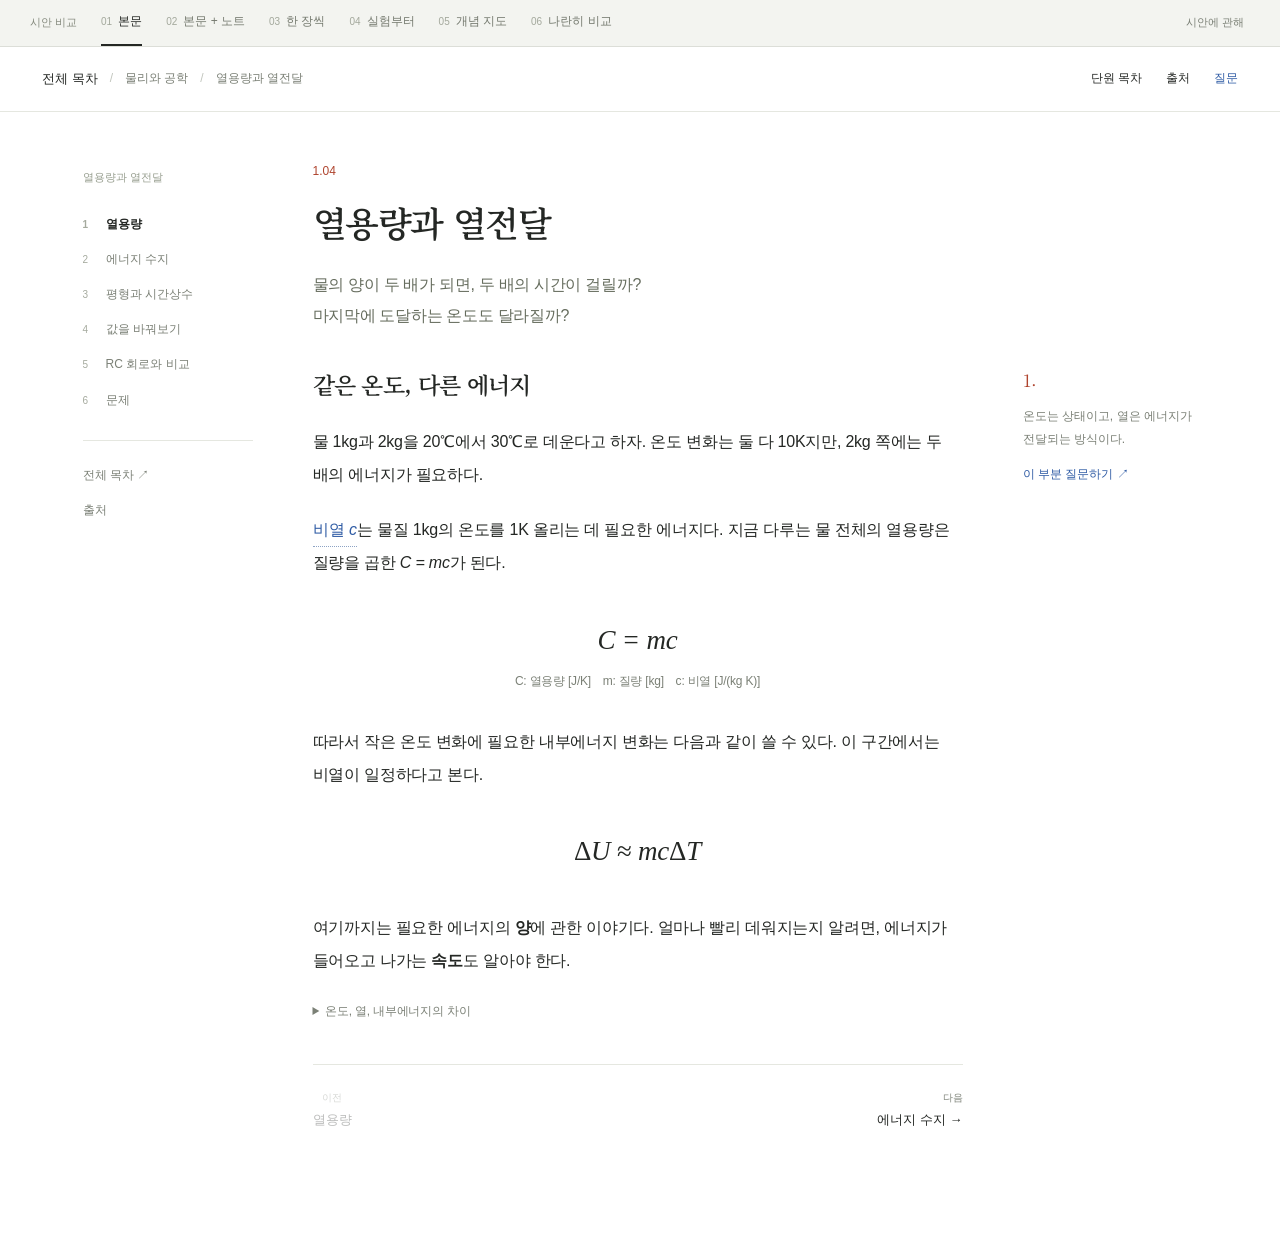
==== index.html @ c63e3e4d "Publish standalone study interface prototypes" ====
<!doctype html><html lang="ko"><head><meta charset="utf-8"><meta name="viewport" content="width=device-width,initial-scale=1"><title>열용량과 열전달 | 학습 화면 시안</title><link rel="stylesheet" href="study.css"><script src="curriculum.js" defer></script><script src="study.js" defer></script></head><body><div id="app"></div><dialog id="dialog"></dialog><div id="notice" role="status" hidden></div></body></html>
---- study.css ----
@import url('https://fonts.googleapis.com/css2?family=Noto+Serif+KR:wght@400;500;600&display=swap');
:root{--ink:#242724;--sub:#7b8076;--line:#e5e7e0;--red:#af442e;--blue:#305ca5;--serif:'Noto Serif KR',Georgia,serif;--sans:-apple-system,BlinkMacSystemFont,'Apple SD Gothic Neo',sans-serif}*{box-sizing:border-box}body{margin:0;background:#fff;color:var(--ink);font:15px/1.6 var(--sans);-webkit-font-smoothing:antialiased}button,input,textarea{font:inherit;color:inherit}button{background:none;border:0;cursor:pointer}button:disabled{opacity:.3;cursor:default}a{color:inherit;text-underline-offset:4px}button,a,input,textarea{outline-offset:5px}button:focus-visible,a:focus-visible,input:focus-visible,textarea:focus-visible{outline:2px solid var(--blue)}h1,h2,h3,p{margin-top:0}p{word-break:keep-all;overflow-wrap:anywhere}h1,h2,h3{word-break:keep-all}svg{display:block;max-width:100%}input,textarea{max-width:100%;min-width:0}textarea{resize:vertical}sub,sup{font-size:.65em;line-height:0}sub{vertical-align:-.25em}sup{vertical-align:.6em}[hidden]{display:none!important}.small{font-size:12px;color:var(--sub);line-height:1.8}.button{display:inline-flex;align-items:center;justify-content:center;gap:10px;font-size:13px;padding:10px 15px;border:1px solid #d7dad4;border-radius:3px;background:white;line-height:1.5}.button:hover{background:#f0f1ed;border-color:#a7aaa5}.button.solid{background:var(--ink);color:white;border-color:var(--ink)}.link-button{padding:0;border-bottom:1px solid #bfc3ba;font-size:13px;line-height:1.8}.quiet{font-size:12px;color:var(--sub);padding:5px 0}.quiet:hover,.link-button:hover{color:var(--red)}
.prototype-bar{min-height:46px;display:flex;align-items:center;gap:24px;padding:0 30px;border-bottom:1px solid #dcded8;background:#f3f4f0;position:relative;z-index:30;font-size:12px}.prototype-bar .label{color:#858a7e;white-space:nowrap;font-size:11px}.prototype-bar nav{display:flex;gap:24px;height:46px;align-items:stretch;overflow:auto}.prototype-bar nav button{padding:0;white-space:nowrap;border-bottom:2px solid transparent;color:#74796e;font-size:12px}.prototype-bar nav button b{font-weight:400;margin-right:6px;font-size:10px;color:#a3a89c}.prototype-bar nav button.active{color:var(--ink);border-bottom-color:var(--ink)}.prototype-bar .about{margin-left:auto;white-space:nowrap;color:var(--sub);font-size:11px}.course-bar{height:65px;padding:0 42px;display:flex;align-items:center;justify-content:space-between;border-bottom:1px solid var(--line);gap:24px;background:#fff}.breadcrumbs{display:flex;align-items:center;gap:12px;font-size:12px;color:var(--sub)}.breadcrumbs button{padding:0;color:var(--ink);font-size:13px}.course-bar .actions{display:flex;align-items:center;gap:24px}.course-bar .actions button{font-size:12px;padding:0}.slash{color:#c1c5bd}.course-bar .ask-button{color:var(--blue)}
.reading-layout{max-width:1420px;margin:auto;display:grid;grid-template-columns:170px minmax(0,650px) 175px;gap:60px;padding:50px 44px 100px;justify-content:center}.local-toc{position:sticky;top:32px;align-self:start;font-size:12px;padding-top:7px}.toc-label{display:block;font-size:11px;color:#979e8f;margin-bottom:20px}.local-toc button{display:block;padding:8px 0;color:var(--sub);width:100%;text-align:left;line-height:1.6}.local-toc button.active{color:var(--ink);font-weight:600}.local-toc button span{display:inline-block;width:23px;font-size:10px;color:#a5aa9e}.toc-divider{border-top:1px solid var(--line);margin-top:22px;padding-top:17px}.chapter-no{font-size:12px;color:var(--red);margin-bottom:15px;font-variant-numeric:tabular-nums}.lesson-title{font:600 35px/1.5 var(--serif);letter-spacing:-1.4px;margin-bottom:20px}.lede{font-size:16px;line-height:1.95;margin-bottom:32px;color:#666d5e;letter-spacing:-.3px}.prose{font-size:16px;line-height:2.05;letter-spacing:-.22px;min-width:0}.prose p{margin-bottom:22px}.prose h2{font:600 23px/1.65 var(--serif);letter-spacing:-.7px;margin:35px 0 22px}.prose h3{font-size:16px;margin:28px 0 14px}.prose strong{font-weight:650}.term{color:var(--blue);border-bottom:1px dotted #8da3c4;padding:0;font:inherit;cursor:pointer}.equation{font-family:Georgia,'Times New Roman',serif;font-size:27px;line-height:1.8;text-align:center;margin:26px 0;padding:10px 0;overflow-wrap:anywhere}.equation i{font-style:italic}.equation small{font:12px var(--sans);color:var(--sub);display:block;margin-top:8px}.frac{display:inline-flex;flex-direction:column;text-align:center;vertical-align:middle;font-size:.85em;line-height:1.2;margin:0 .12em}.frac>span:first-child{border-bottom:1px solid;padding-bottom:3px}.frac>span:last-child{padding-top:3px}.aside-note{position:sticky;top:32px;align-self:start;margin-top:205px;font-size:12px;color:var(--sub);line-height:1.9}.note-number{font:17px var(--serif);color:var(--red);display:block;margin-bottom:13px}.aside-note p{margin-bottom:12px}.aside-note button{font-size:12px;padding:0;color:var(--blue)}.chapter-nav{display:flex;justify-content:space-between;gap:20px;margin-top:42px;padding-top:22px;border-top:1px solid var(--line)}.chapter-nav button{font-size:13px;padding:3px 0}.chapter-nav button:last-child{text-align:right}.chapter-nav button small{display:block;font-size:10px;color:var(--sub);margin-bottom:4px}.assumptions{font-size:12px;color:var(--sub);line-height:1.8;border-top:1px solid var(--line);padding-top:16px;margin-top:28px}.prose details{margin:20px 0;font-size:14px;line-height:1.9}.prose summary{font-size:12px;color:var(--sub);cursor:pointer}.prose details p{margin:14px 0}.system-drawing{margin:30px 0 25px}.system-drawing svg{width:100%;height:auto}.caption{font-size:11px;color:var(--sub);line-height:1.7;margin-top:12px}.note-field{display:block;width:100%;border:0;border-bottom:1px solid #bfc4b7;background:transparent;padding:12px 0;line-height:1.8;font-size:14px;resize:vertical;border-radius:0}.note-field::placeholder{color:#a2a99a}.question-rule{margin:30px 0;padding:20px 0;border-top:1px solid var(--line);border-bottom:1px solid var(--line);font-size:15px;line-height:1.85}.question-rule p{margin:0 0 10px}.check-line{display:flex;gap:12px;align-items:center;flex-wrap:wrap;margin:24px 0}.check-line input{width:110px;border:0;border-bottom:1px solid #888f83;padding:9px 4px;background:transparent;font-size:21px;font-family:Georgia,serif}.feedback{font-size:13px;color:var(--blue);line-height:1.9;margin-top:20px;white-space:pre-line}.hint-line{display:flex;gap:22px;margin-top:12px}.hint-line button{font-size:12px;color:var(--sub);padding:0;text-decoration:underline;text-underline-offset:4px}.derive{display:flex;flex-direction:column;gap:13px;margin:28px 0}.derive div{display:grid;grid-template-columns:1fr 140px;align-items:center;gap:18px}.derive .eq{font:23px/1.8 Georgia,serif}.derive small{font-size:11px;color:var(--sub)}
/* Text and a working surface. */
.split-layout{display:grid;grid-template-columns:48% 52%;min-height:calc(100vh - 111px)}.split-reading{padding:44px 52px 70px;min-width:0}.split-reading .lesson-title{font:550 28px/1.5 var(--sans);margin-bottom:18px}.split-reading .lede{font-size:15px;line-height:1.9;margin-bottom:28px}.split-reading .prose{font-size:15px;line-height:1.95}.split-reading .prose h2{font:600 20px/1.6 var(--sans);margin-top:32px}.split-reading .equation{font-size:25px}.split-tabs{display:flex;flex-wrap:wrap;gap:20px;border-bottom:1px solid var(--line);margin-bottom:25px}.split-tabs button{font-size:12px;padding:0 0 9px;color:var(--sub);border-bottom:1px solid transparent}.split-tabs button.active{border-color:var(--ink);color:var(--ink)}.working-surface{min-width:0;border-left:1px solid #dce0d7;background:#f4f6f0;padding:34px 40px 60px}.working-inner{position:sticky;top:28px}.work-heading{display:flex;justify-content:space-between;align-items:center;margin-bottom:28px}.work-heading h2{font-size:13px;font-weight:500;margin:0}.work-heading span{font-size:11px;color:var(--sub)}.working-surface .lab-controls{grid-template-columns:repeat(3,1fr);gap:22px;margin:20px 0 32px}.scratch{margin-top:28px}.scratch textarea{background:repeating-linear-gradient(transparent 0,transparent 31px,#dce1d4 32px);border:0;width:100%;font-size:14px;line-height:32px;padding:0;min-height:160px}.scratch label{font-size:12px;display:block;margin-bottom:16px;color:var(--sub)}
/* One step at a time. */
.focus-layout{max-width:780px;margin:auto;padding:48px 50px 100px}.focus-meta{display:flex;justify-content:space-between;font-size:11px;color:var(--sub);margin-bottom:35px}.focus-meta button{font-size:11px;color:var(--sub);padding:0}.focus-layout .lesson-title{font:500 34px/1.55 var(--sans);letter-spacing:-1.3px}.focus-layout .prose h2{font:550 23px/1.7 var(--sans)}.focus-layout .system-drawing{display:none}.focus-track{display:flex;gap:8px;margin-top:40px}.focus-track button{flex:1;height:3px;background:#dfe3d9;padding:0}.focus-track button.active{background:var(--ink)}.focus-layout .chapter-nav{margin-top:25px;padding-top:0;border:0}
/* Experiment first. */
.lab-layout{max-width:1380px;padding:42px 56px 80px;margin:auto}.lab-title-row{display:flex;justify-content:space-between;gap:30px;margin-bottom:35px}.lab-title-row h1{font:550 28px/1.5 var(--sans);letter-spacing:-1px;margin:0 0 12px}.lab-title-row p{font-size:14px;color:var(--sub);margin:0}.lab-title-row button{white-space:nowrap;align-self:start}.experiment-layout{display:grid;grid-template-columns:minmax(0,1fr) 255px;gap:50px}.plot-label{display:flex;gap:25px;font-size:11px;color:var(--sub);margin-bottom:16px}.plot-label span:before{content:'';display:inline-block;width:15px;border-top:2px solid #aeb6c0;vertical-align:middle;margin-right:8px}.plot-label span:last-child:before{border-color:var(--red)}.lab-plot{min-width:0}.lab-plot svg{width:100%;height:auto}.lab-controls{display:grid;gap:28px;align-content:start}.control-label{display:flex;justify-content:space-between;gap:12px;font-size:12px;margin-bottom:14px}.control-label output{font-variant-numeric:tabular-nums}input[type=range]{accent-color:var(--ink);width:100%;margin:0;height:16px}.lab-controls .reset{font-size:11px;color:var(--sub);text-align:left;padding:0}.metrics{display:flex;gap:34px;padding:22px 0;margin-top:10px;border-top:1px solid var(--line)}.metrics span{font-size:11px;color:var(--sub);display:block;margin-bottom:9px}.metrics strong{font:26px Georgia,serif;font-weight:400}.metrics strong small{font:12px var(--sans);color:var(--sub);margin-left:6px}.lab-explanation{margin-top:28px;padding-top:24px;border-top:1px solid var(--line);display:grid;grid-template-columns:1fr 1fr;gap:70px}.lab-explanation h2{font-size:16px;font-weight:550;margin-bottom:14px}.lab-explanation p{font-size:14px;line-height:1.95;color:#636b5a}.lab-explanation .equation{text-align:left;margin:13px 0;font-size:23px}.experiment-prediction{margin-top:20px}.experiment-prediction label{font-size:12px;color:var(--sub);display:block}.experiment-prediction .note-field{font-size:13px}.lab-more{max-width:680px;margin:50px auto 0}.lab-instructions{font-size:12px;color:var(--sub);margin-top:24px;line-height:1.8}
/* A relationship canvas and detail sheet. */
.map-layout{display:grid;grid-template-columns:minmax(0,1fr) 430px;min-height:calc(100vh - 111px)}.map-canvas{background-color:#f5f5f2;background-image:radial-gradient(#d5d9d0 .7px,transparent .7px);background-size:18px 18px;min-width:0;padding:35px 30px 40px}.map-canvas h1{font:500 24px/1.5 var(--sans);letter-spacing:-.7px;margin:0}.map-canvas .map-subtitle{font-size:12px;color:var(--sub);margin-top:8px}.diagram{position:relative;max-width:700px;margin:35px auto 0}.diagram svg{width:100%}.map-hit{position:absolute;border:1px solid #c7ccc2;background:#fafbf7;border-radius:4px;padding:14px 10px;text-align:center;font-size:12px;box-shadow:0 2px 4px #25312c06}.map-hit strong{font-size:13px;font-weight:550;display:block;margin-bottom:4px}.map-hit small{display:block;font-size:10px;color:var(--sub)}.map-hit.active{border-color:var(--red);color:var(--red)}.map-hit.root{left:25%;top:2%;width:50%}.map-hit.storage{left:2%;top:29%;width:40%}.map-hit.loss{left:58%;top:29%;width:40%}.map-hit.balance{left:23%;top:54%;width:54%}.map-hit.equilibrium{left:2%;top:80%;width:40%}.map-hit.transfer{left:58%;top:80%;width:40%}.map-footer{margin-top:64px;display:flex;justify-content:space-between;gap:25px;font-size:11px;color:var(--sub)}.map-sheet{background:white;border-left:1px solid var(--line);padding:35px 34px 60px;min-width:0}.map-sheet h2{font:550 24px/1.6 var(--sans);letter-spacing:-.7px;margin-top:0}.map-sheet .prose{font-size:14px;line-height:1.95}.map-sheet .equation{font-size:23px}.map-sheet .system-drawing{display:none}.map-sheet .chapter-nav button{font-size:12px}.map-sheet .metrics{gap:20px}.map-sheet .metrics strong{font-size:22px}
/* Two cases, connected explicitly. */
.compare-layout{max-width:1200px;margin:auto;padding:42px 48px 80px}.compare-intro{max-width:750px;margin-bottom:35px}.compare-intro h1{font:600 32px/1.6 var(--serif);letter-spacing:-1px;margin-bottom:14px}.compare-intro p{font-size:15px;line-height:1.9;color:var(--sub)}.compare-columns{display:grid;grid-template-columns:1fr 1fr;border-top:1px solid #b6bdb1;border-bottom:1px solid #b6bdb1}.compare-case{padding:28px 42px 32px 0;min-width:0}.compare-case+.compare-case{border-left:1px solid var(--line);padding-left:42px;padding-right:0}.case-heading{display:flex;align-items:center;gap:12px;margin-bottom:22px}.case-number{font:14px Georgia,serif;color:var(--sub)}.case-heading h2{font-size:18px;font-weight:550;margin:0}.case-figure{height:135px;display:flex;align-items:center;margin-bottom:20px}.case-figure svg{width:100%;max-height:135px}.compare-case p{font-size:14px;line-height:1.9;color:#676d62;margin-bottom:25px}.compare-case .equation{font-size:25px;text-align:left;margin:20px 0}.match-row{display:flex;align-items:center;gap:12px;padding:10px 0;border-top:1px solid var(--line);font-size:13px;line-height:1.7;width:100%;text-align:left}.match-row span:first-child{width:80px;color:var(--sub);font-size:11px;flex-shrink:0}.match-row.lit{background:#f4e9e3;color:var(--red)}.compare-bottom{display:grid;grid-template-columns:1.2fr 1fr;gap:80px;margin-top:32px}.compare-bottom h3{font-size:15px;font-weight:550;margin-bottom:15px}.compare-bottom p{font-size:14px;line-height:1.9}.compare-tabs{display:flex;gap:24px;margin-top:30px;flex-wrap:wrap}.compare-tabs button{font-size:12px;border-bottom:1px solid #c7cdc0;padding:0 0 3px}.compare-more{max-width:680px;margin:45px auto 0}
.outline-page{max-width:1190px;margin:auto;padding:42px 48px 80px}.outline-title{display:flex;justify-content:space-between;align-items:baseline;gap:20px;margin-bottom:28px}.outline-title h1{font:550 28px/1.5 var(--sans);letter-spacing:-1px;margin:0}.outline-title span{font-size:11px;color:var(--sub)}.outline-intro{max-width:750px;font-size:14px;line-height:1.95;color:var(--sub);margin-bottom:35px}.outline-grid{display:grid;grid-template-columns:190px 1fr;gap:55px}.area-nav{border-right:1px solid var(--line);padding-right:25px}.area-nav button{display:block;text-align:left;font-size:13px;line-height:1.8;margin-bottom:20px;padding:0;color:var(--sub)}.area-nav button.active{color:var(--ink);font-weight:600}.area-nav button span{font-size:10px;margin-right:10px;color:#9da495}.outline-detail h2{font-size:22px;font-weight:550;margin-bottom:15px}.description{font-size:14px;color:#666d5e;line-height:1.95;margin-bottom:26px}.unit-row{display:flex;align-items:center;justify-content:space-between;gap:22px;width:100%;text-align:left;padding:15px 0;border-top:1px solid var(--line);font-size:14px;line-height:1.7}.unit-id{font-size:11px;color:#929a87;width:35px;flex-shrink:0}.unit-name{flex:1}.unit-row em{font-size:10px;font-style:normal;color:#999f93}.unit-row.ready{color:var(--blue)}.depth-block{display:grid;grid-template-columns:90px 1fr;gap:20px;margin:25px 0;font-size:12px;line-height:1.9;color:var(--sub)}.depth-block b{font-weight:500;color:var(--ink)}.outline-detail .source{font-size:11px;line-height:1.8;margin-top:25px;color:var(--sub)}.outline-sequence{margin-top:35px;padding-top:22px;border-top:1px solid var(--line);font-size:12px;line-height:1.9;color:var(--sub)}
dialog{padding:0;border:1px solid #d6dad0;background:#fff;color:var(--ink);max-width:calc(100vw - 28px);width:600px;max-height:calc(100vh - 50px);border-radius:5px;box-shadow:0 20px 70px #19231d24}dialog::backdrop{background:#1c291d33}.dialog-top{padding:22px 28px;display:flex;justify-content:space-between;align-items:center;border-bottom:1px solid var(--line)}.dialog-top h2{font-size:17px;font-weight:550;margin:0}.dialog-top button{font-size:21px;color:var(--sub);padding:0 3px}.dialog-body{padding:26px 28px;font-size:14px;line-height:1.9}.dialog-body p{margin-bottom:20px}.dialog-body h3{font-size:15px;margin:22px 0 10px}.dialog-body a{font-size:12px;color:var(--blue)}.dialog-body .small{font-size:11px}.q-overlay{position:fixed;inset:111px 0 0 auto;width:400px;max-width:100%;z-index:25;border-left:1px solid #d8ddd1;background:#fff;box-shadow:-12px 0 40px #1a281d08;display:flex;flex-direction:column}.q-top{padding:23px 26px;border-bottom:1px solid var(--line);display:flex;justify-content:space-between;align-items:center}.q-top h2{font-size:15px;font-weight:550;margin:0}.q-top button{font-size:21px;color:var(--sub);padding:0}.q-body{padding:25px 26px;overflow:auto;flex:1;font-size:14px;line-height:1.95}.q-context{font-size:11px;color:var(--sub);margin-bottom:25px}.q-context blockquote{border-left:2px solid #c0c8b8;padding-left:13px;margin:12px 0;line-height:1.8;color:#656d5d}.q-question{font-size:14px;font-weight:600;margin-bottom:20px}.q-answer p{margin:0 0 18px;font-size:14px}.q-sample{font-size:10px;color:#969d8f;margin-bottom:15px}.q-compose{padding:20px 26px 25px;border-top:1px solid var(--line)}.q-compose textarea{border:1px solid #d9ddd3;width:100%;border-radius:3px;padding:12px;font-size:13px;line-height:1.8;min-height:78px}.compose-bottom{display:flex;justify-content:space-between;align-items:center;gap:20px;margin-top:10px}.compose-bottom span{font-size:10px;color:var(--sub)}.q-compose .button{padding:7px 13px;font-size:12px}.q-feedback,.q-saved{font-size:11px;color:var(--sub);line-height:1.8;margin-top:12px}.q-saved{border-top:1px solid var(--line);margin-top:22px;padding-top:18px}#notice{position:fixed;left:50%;bottom:25px;transform:translateX(-50%);padding:12px 19px;font-size:12px;line-height:1.7;background:#292e26;color:white;border-radius:3px;z-index:50;max-width:calc(100vw - 30px)}
@media(min-width:1500px){.reading-layout{gap:80px;grid-template-columns:185px minmax(0,670px) 195px}.split-reading{padding:52px 80px}.working-surface{padding:40px 60px}.map-layout{grid-template-columns:minmax(0,1fr) 480px}.map-sheet{padding:40px 45px}}
@media(max-width:1200px){.reading-layout{grid-template-columns:150px minmax(0,630px);gap:45px;padding:42px 40px 80px}.aside-note{display:none}.split-reading{padding:35px}.working-surface{padding:30px}.map-layout{grid-template-columns:minmax(0,1fr) 390px}.map-canvas{padding:30px 22px}.map-sheet{padding:30px 28px}.prototype-bar{gap:20px}.prototype-bar nav{gap:20px}.lab-layout,.compare-layout{padding:38px 40px}}
@media(max-width:950px){.prototype-bar{padding:0 20px;gap:18px}.prototype-bar .about{display:none}.course-bar{padding:0 28px}.reading-layout{grid-template-columns:130px minmax(0,1fr);gap:30px;padding:35px 28px 70px}.lesson-title{font-size:31px}.split-layout{grid-template-columns:1fr 1fr}.split-reading{padding:30px 26px}.working-surface{padding:27px 24px}.working-surface .lab-controls{grid-template-columns:1fr;gap:20px}.split-reading .prose{font-size:14px}.experiment-layout{gap:30px;grid-template-columns:minmax(0,1fr) 210px}.map-layout{grid-template-columns:minmax(0,1fr) 350px}.map-canvas{padding:28px 20px}.map-hit{padding:10px 6px}.map-hit strong{font-size:12px}.map-hit small{font-size:9px}.map-footer{display:none}.compare-case{padding-right:26px}.compare-case+.compare-case{padding-left:26px}.compare-bottom{gap:40px}.outline-page{padding:35px 30px}.outline-grid{grid-template-columns:160px 1fr;gap:30px}}
@media(max-width:700px){.prototype-bar{height:47px;padding:0 18px;gap:15px}.prototype-bar .label{font-size:10px}.prototype-bar nav{gap:19px;height:47px;flex:1}.prototype-bar nav button{font-size:11px}.prototype-bar nav button b{display:none}.course-bar{height:56px;padding:0 20px;gap:14px}.breadcrumbs{font-size:11px;gap:9px}.last-crumb{display:none}.course-bar .actions{gap:18px}.course-bar .actions button{font-size:11px}.sources-action{display:none}.reading-layout{display:block;padding:32px 25px 70px}.local-toc{position:static;margin-bottom:33px;padding:0;display:flex;gap:20px;overflow:auto}.local-toc .toc-label,.local-toc .toc-divider{display:none}.local-toc button{white-space:nowrap;width:auto;font-size:11px;padding:0 0 5px}.local-toc button span{display:none}.lesson-title{font-size:30px;letter-spacing:-1px}.lede{font-size:15px;line-height:1.95;margin-bottom:28px}.prose{font-size:15px;line-height:2}.prose h2{font-size:22px}.equation{font-size:25px}.split-layout{display:block}.split-reading{padding:32px 25px 45px}.working-surface{border-left:0;border-top:1px solid var(--line);padding:28px 25px 45px}.working-inner{position:static}.working-surface .lab-controls{grid-template-columns:repeat(3,1fr);gap:18px}.control-label{font-size:11px;flex-wrap:wrap;gap:5px}.focus-layout{padding:33px 25px 70px}.focus-layout .lesson-title{font-size:28px}.focus-meta{margin-bottom:30px}.lab-layout{padding:32px 25px 60px}.lab-title-row{flex-direction:column;gap:18px;margin-bottom:28px}.lab-title-row h1{font-size:25px}.experiment-layout{display:flex;flex-direction:column;gap:30px}.lab-controls{grid-template-columns:repeat(3,minmax(0,1fr));gap:18px}.lab-controls .reset{grid-column:1/-1}.metrics{gap:25px}.metrics strong{font-size:24px}.lab-explanation{grid-template-columns:1fr;gap:25px}.map-layout{display:block}.map-canvas{padding:30px 22px 45px}.diagram{max-width:500px;margin:25px auto 0}.map-canvas h1{font-size:23px}.map-sheet{border-left:0;border-top:1px solid var(--line);padding:30px 25px 55px}.map-hit{padding:13px 8px}.map-hit strong{font-size:12px}.map-hit small{font-size:10px}.compare-layout{padding:32px 25px 60px}.compare-intro{margin-bottom:27px}.compare-intro h1{font-size:27px}.compare-intro p{font-size:14px}.compare-case{padding:20px 16px 25px 0}.compare-case+.compare-case{padding-left:16px}.case-heading{gap:6px}.case-heading h2{font-size:15px}.compare-case p{font-size:12px}.compare-case .equation{font-size:20px;line-height:1.9}.match-row{font-size:11px;align-items:start;flex-direction:column;gap:4px}.match-row span:first-child{font-size:10px;width:auto}.compare-bottom{grid-template-columns:1fr;gap:20px;margin-top:27px}.case-figure{height:110px}.compare-tabs{gap:20px}.outline-page{padding:32px 25px 60px}.outline-title{align-items:start}.outline-title h1{font-size:25px}.outline-intro{font-size:13px}.outline-grid{display:block}.area-nav{display:flex;gap:24px;overflow:auto;border-right:0;border-bottom:1px solid var(--line);padding:0;margin-bottom:27px}.area-nav button{white-space:nowrap;font-size:12px;margin-bottom:14px}.area-nav button span{display:none}.outline-detail h2{font-size:21px}.depth-block{grid-template-columns:65px 1fr;gap:14px;font-size:11px}.unit-row{font-size:13px;gap:10px}.outline-sequence{font-size:11px}.q-overlay{inset:103px 0 0;width:100%}.q-top{padding:18px 25px}.q-body{padding:20px 25px}.q-compose{padding:17px 25px}.derive div{grid-template-columns:1fr;gap:3px}.derive .eq{font-size:23px}.dialog-body{padding:22px}.dialog-top{padding:20px 22px}}

.case-figure .system-drawing{width:100%;margin:0}
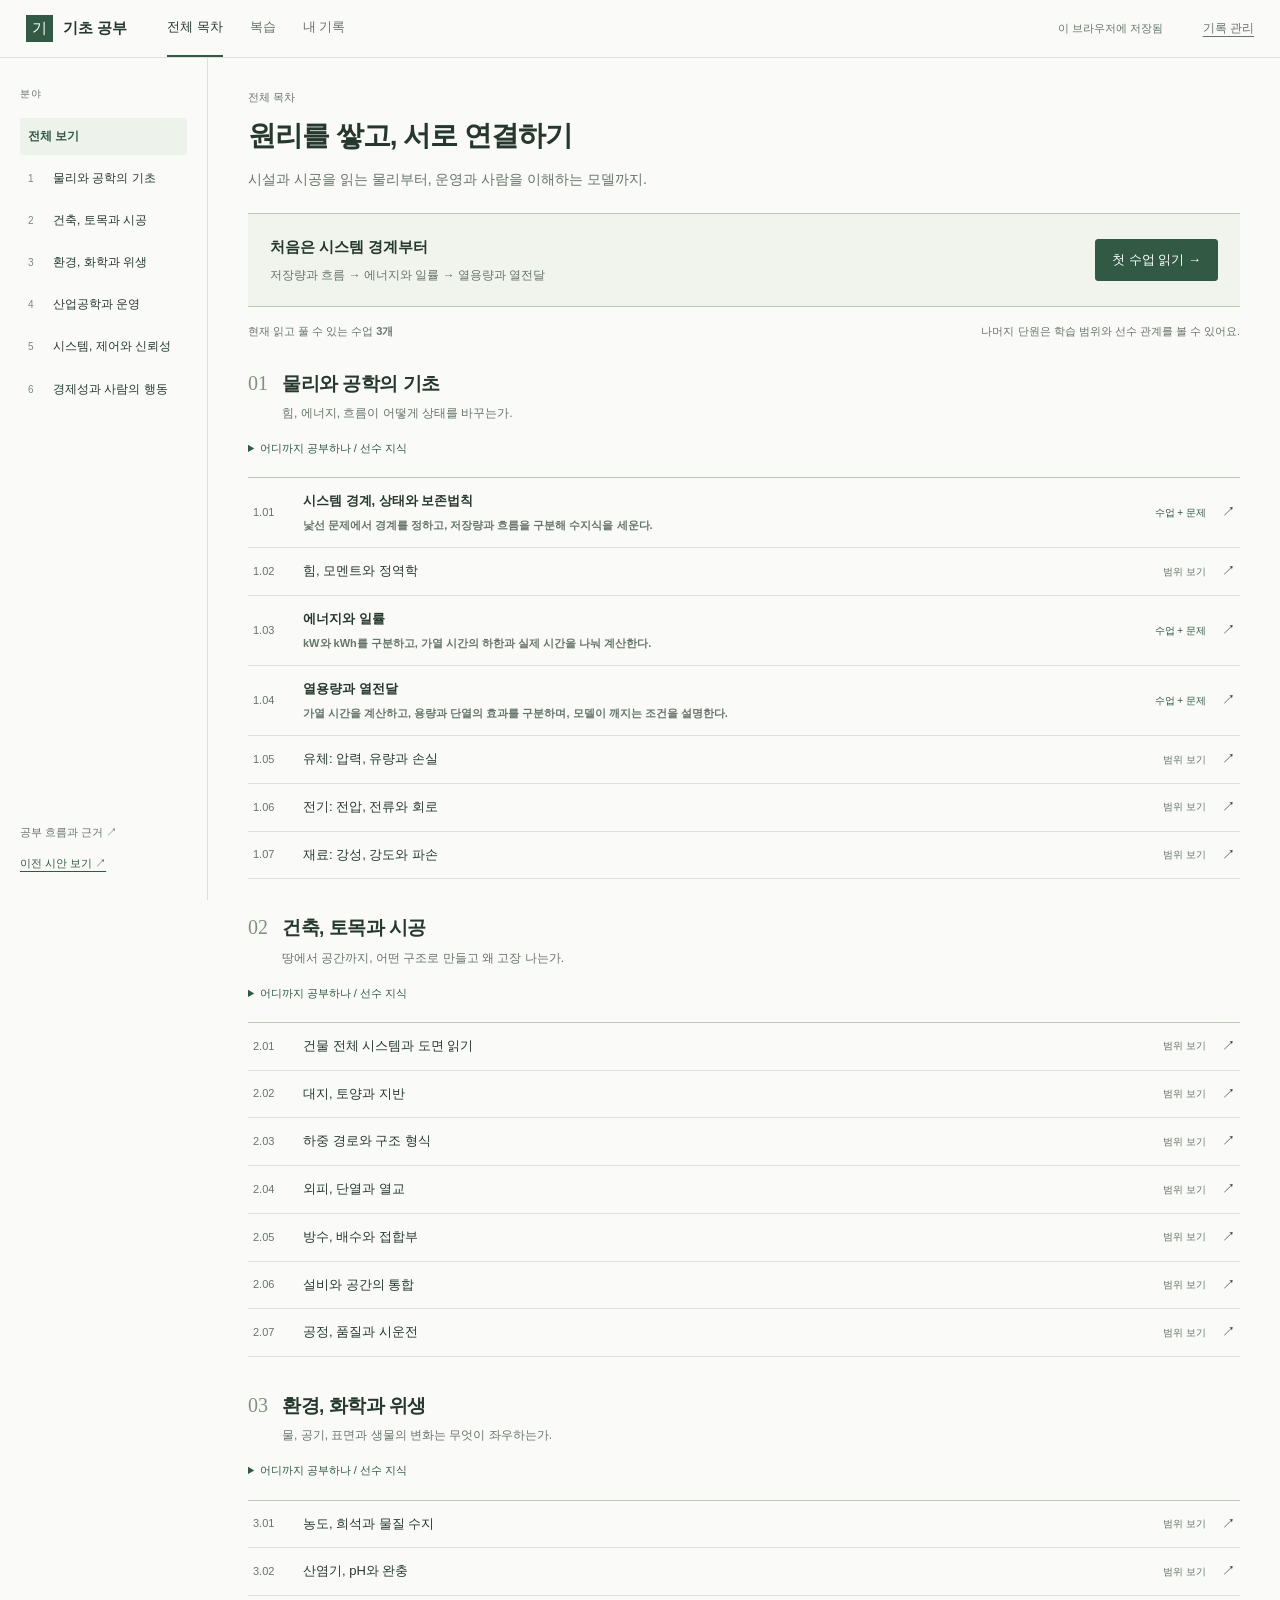
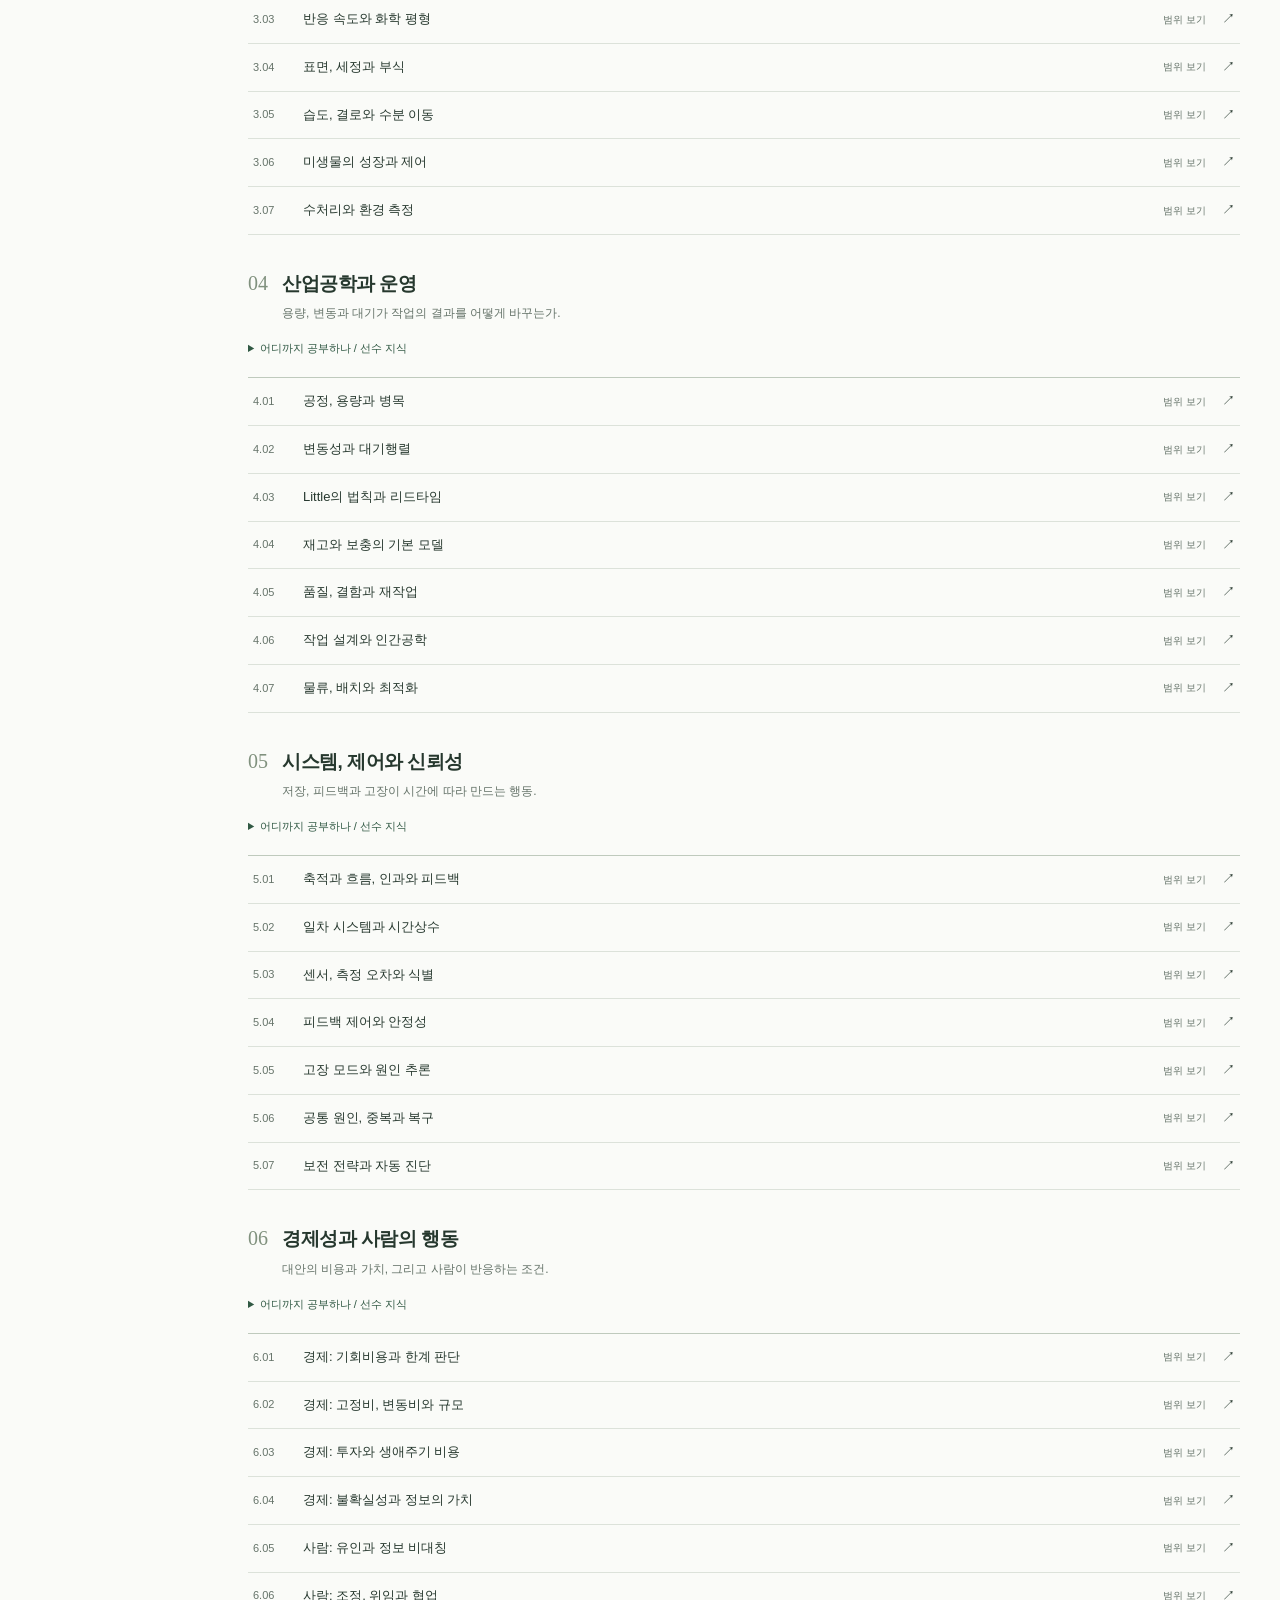
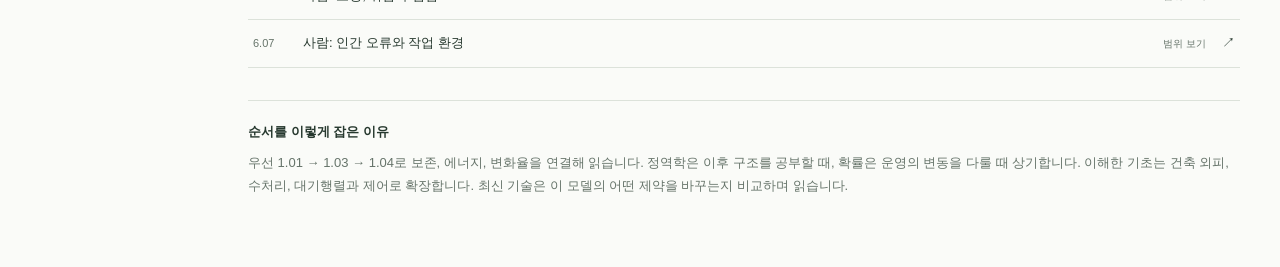
==== commit 77b3708b: "Build a continuous textbook, notebook, practice and review workflow" ====
--- a/index.html
+++ b/index.html
@@ -1 +1,2 @@
-<!doctype html><html lang="ko"><head><meta charset="utf-8"><meta name="viewport" content="width=device-width,initial-scale=1"><title>열용량과 열전달 | 학습 화면 시안</title><link rel="stylesheet" href="study.css"><script src="curriculum.js" defer></script><script src="study.js" defer></script></head><body><div id="app"></div><dialog id="dialog"></dialog><div id="notice" role="status" hidden></div></body></html>+<!doctype html>
+<html lang="ko"><head><meta charset="utf-8"><meta name="viewport" content="width=device-width,initial-scale=1"><meta name="theme-color" content="#f7f7f2"><title>기초 공부</title><link rel="stylesheet" href="study.css?v=3"><script src="curriculum.js?v=3" defer></script><script src="lessons.js?v=3" defer></script><script src="core.js?v=3" defer></script><script src="study.js?v=3" defer></script></head><body><a class="skip" href="#main">본문으로</a><div id="app"></div><dialog id="dialog"></dialog><div id="notice" role="status" hidden></div></body></html>
--- a/study.css
+++ b/study.css
@@ -1,22 +1,8 @@
-@import url('https://fonts.googleapis.com/css2?family=Noto+Serif+KR:wght@400;500;600&display=swap');
-:root{--ink:#242724;--sub:#7b8076;--line:#e5e7e0;--red:#af442e;--blue:#305ca5;--serif:'Noto Serif KR',Georgia,serif;--sans:-apple-system,BlinkMacSystemFont,'Apple SD Gothic Neo',sans-serif}*{box-sizing:border-box}body{margin:0;background:#fff;color:var(--ink);font:15px/1.6 var(--sans);-webkit-font-smoothing:antialiased}button,input,textarea{font:inherit;color:inherit}button{background:none;border:0;cursor:pointer}button:disabled{opacity:.3;cursor:default}a{color:inherit;text-underline-offset:4px}button,a,input,textarea{outline-offset:5px}button:focus-visible,a:focus-visible,input:focus-visible,textarea:focus-visible{outline:2px solid var(--blue)}h1,h2,h3,p{margin-top:0}p{word-break:keep-all;overflow-wrap:anywhere}h1,h2,h3{word-break:keep-all}svg{display:block;max-width:100%}input,textarea{max-width:100%;min-width:0}textarea{resize:vertical}sub,sup{font-size:.65em;line-height:0}sub{vertical-align:-.25em}sup{vertical-align:.6em}[hidden]{display:none!important}.small{font-size:12px;color:var(--sub);line-height:1.8}.button{display:inline-flex;align-items:center;justify-content:center;gap:10px;font-size:13px;padding:10px 15px;border:1px solid #d7dad4;border-radius:3px;background:white;line-height:1.5}.button:hover{background:#f0f1ed;border-color:#a7aaa5}.button.solid{background:var(--ink);color:white;border-color:var(--ink)}.link-button{padding:0;border-bottom:1px solid #bfc3ba;font-size:13px;line-height:1.8}.quiet{font-size:12px;color:var(--sub);padding:5px 0}.quiet:hover,.link-button:hover{color:var(--red)}
-.prototype-bar{min-height:46px;display:flex;align-items:center;gap:24px;padding:0 30px;border-bottom:1px solid #dcded8;background:#f3f4f0;position:relative;z-index:30;font-size:12px}.prototype-bar .label{color:#858a7e;white-space:nowrap;font-size:11px}.prototype-bar nav{display:flex;gap:24px;height:46px;align-items:stretch;overflow:auto}.prototype-bar nav button{padding:0;white-space:nowrap;border-bottom:2px solid transparent;color:#74796e;font-size:12px}.prototype-bar nav button b{font-weight:400;margin-right:6px;font-size:10px;color:#a3a89c}.prototype-bar nav button.active{color:var(--ink);border-bottom-color:var(--ink)}.prototype-bar .about{margin-left:auto;white-space:nowrap;color:var(--sub);font-size:11px}.course-bar{height:65px;padding:0 42px;display:flex;align-items:center;justify-content:space-between;border-bottom:1px solid var(--line);gap:24px;background:#fff}.breadcrumbs{display:flex;align-items:center;gap:12px;font-size:12px;color:var(--sub)}.breadcrumbs button{padding:0;color:var(--ink);font-size:13px}.course-bar .actions{display:flex;align-items:center;gap:24px}.course-bar .actions button{font-size:12px;padding:0}.slash{color:#c1c5bd}.course-bar .ask-button{color:var(--blue)}
-.reading-layout{max-width:1420px;margin:auto;display:grid;grid-template-columns:170px minmax(0,650px) 175px;gap:60px;padding:50px 44px 100px;justify-content:center}.local-toc{position:sticky;top:32px;align-self:start;font-size:12px;padding-top:7px}.toc-label{display:block;font-size:11px;color:#979e8f;margin-bottom:20px}.local-toc button{display:block;padding:8px 0;color:var(--sub);width:100%;text-align:left;line-height:1.6}.local-toc button.active{color:var(--ink);font-weight:600}.local-toc button span{display:inline-block;width:23px;font-size:10px;color:#a5aa9e}.toc-divider{border-top:1px solid var(--line);margin-top:22px;padding-top:17px}.chapter-no{font-size:12px;color:var(--red);margin-bottom:15px;font-variant-numeric:tabular-nums}.lesson-title{font:600 35px/1.5 var(--serif);letter-spacing:-1.4px;margin-bottom:20px}.lede{font-size:16px;line-height:1.95;margin-bottom:32px;color:#666d5e;letter-spacing:-.3px}.prose{font-size:16px;line-height:2.05;letter-spacing:-.22px;min-width:0}.prose p{margin-bottom:22px}.prose h2{font:600 23px/1.65 var(--serif);letter-spacing:-.7px;margin:35px 0 22px}.prose h3{font-size:16px;margin:28px 0 14px}.prose strong{font-weight:650}.term{color:var(--blue);border-bottom:1px dotted #8da3c4;padding:0;font:inherit;cursor:pointer}.equation{font-family:Georgia,'Times New Roman',serif;font-size:27px;line-height:1.8;text-align:center;margin:26px 0;padding:10px 0;overflow-wrap:anywhere}.equation i{font-style:italic}.equation small{font:12px var(--sans);color:var(--sub);display:block;margin-top:8px}.frac{display:inline-flex;flex-direction:column;text-align:center;vertical-align:middle;font-size:.85em;line-height:1.2;margin:0 .12em}.frac>span:first-child{border-bottom:1px solid;padding-bottom:3px}.frac>span:last-child{padding-top:3px}.aside-note{position:sticky;top:32px;align-self:start;margin-top:205px;font-size:12px;color:var(--sub);line-height:1.9}.note-number{font:17px var(--serif);color:var(--red);display:block;margin-bottom:13px}.aside-note p{margin-bottom:12px}.aside-note button{font-size:12px;padding:0;color:var(--blue)}.chapter-nav{display:flex;justify-content:space-between;gap:20px;margin-top:42px;padding-top:22px;border-top:1px solid var(--line)}.chapter-nav button{font-size:13px;padding:3px 0}.chapter-nav button:last-child{text-align:right}.chapter-nav button small{display:block;font-size:10px;color:var(--sub);margin-bottom:4px}.assumptions{font-size:12px;color:var(--sub);line-height:1.8;border-top:1px solid var(--line);padding-top:16px;margin-top:28px}.prose details{margin:20px 0;font-size:14px;line-height:1.9}.prose summary{font-size:12px;color:var(--sub);cursor:pointer}.prose details p{margin:14px 0}.system-drawing{margin:30px 0 25px}.system-drawing svg{width:100%;height:auto}.caption{font-size:11px;color:var(--sub);line-height:1.7;margin-top:12px}.note-field{display:block;width:100%;border:0;border-bottom:1px solid #bfc4b7;background:transparent;padding:12px 0;line-height:1.8;font-size:14px;resize:vertical;border-radius:0}.note-field::placeholder{color:#a2a99a}.question-rule{margin:30px 0;padding:20px 0;border-top:1px solid var(--line);border-bottom:1px solid var(--line);font-size:15px;line-height:1.85}.question-rule p{margin:0 0 10px}.check-line{display:flex;gap:12px;align-items:center;flex-wrap:wrap;margin:24px 0}.check-line input{width:110px;border:0;border-bottom:1px solid #888f83;padding:9px 4px;background:transparent;font-size:21px;font-family:Georgia,serif}.feedback{font-size:13px;color:var(--blue);line-height:1.9;margin-top:20px;white-space:pre-line}.hint-line{display:flex;gap:22px;margin-top:12px}.hint-line button{font-size:12px;color:var(--sub);padding:0;text-decoration:underline;text-underline-offset:4px}.derive{display:flex;flex-direction:column;gap:13px;margin:28px 0}.derive div{display:grid;grid-template-columns:1fr 140px;align-items:center;gap:18px}.derive .eq{font:23px/1.8 Georgia,serif}.derive small{font-size:11px;color:var(--sub)}
-/* Text and a working surface. */
-.split-layout{display:grid;grid-template-columns:48% 52%;min-height:calc(100vh - 111px)}.split-reading{padding:44px 52px 70px;min-width:0}.split-reading .lesson-title{font:550 28px/1.5 var(--sans);margin-bottom:18px}.split-reading .lede{font-size:15px;line-height:1.9;margin-bottom:28px}.split-reading .prose{font-size:15px;line-height:1.95}.split-reading .prose h2{font:600 20px/1.6 var(--sans);margin-top:32px}.split-reading .equation{font-size:25px}.split-tabs{display:flex;flex-wrap:wrap;gap:20px;border-bottom:1px solid var(--line);margin-bottom:25px}.split-tabs button{font-size:12px;padding:0 0 9px;color:var(--sub);border-bottom:1px solid transparent}.split-tabs button.active{border-color:var(--ink);color:var(--ink)}.working-surface{min-width:0;border-left:1px solid #dce0d7;background:#f4f6f0;padding:34px 40px 60px}.working-inner{position:sticky;top:28px}.work-heading{display:flex;justify-content:space-between;align-items:center;margin-bottom:28px}.work-heading h2{font-size:13px;font-weight:500;margin:0}.work-heading span{font-size:11px;color:var(--sub)}.working-surface .lab-controls{grid-template-columns:repeat(3,1fr);gap:22px;margin:20px 0 32px}.scratch{margin-top:28px}.scratch textarea{background:repeating-linear-gradient(transparent 0,transparent 31px,#dce1d4 32px);border:0;width:100%;font-size:14px;line-height:32px;padding:0;min-height:160px}.scratch label{font-size:12px;display:block;margin-bottom:16px;color:var(--sub)}
-/* One step at a time. */
-.focus-layout{max-width:780px;margin:auto;padding:48px 50px 100px}.focus-meta{display:flex;justify-content:space-between;font-size:11px;color:var(--sub);margin-bottom:35px}.focus-meta button{font-size:11px;color:var(--sub);padding:0}.focus-layout .lesson-title{font:500 34px/1.55 var(--sans);letter-spacing:-1.3px}.focus-layout .prose h2{font:550 23px/1.7 var(--sans)}.focus-layout .system-drawing{display:none}.focus-track{display:flex;gap:8px;margin-top:40px}.focus-track button{flex:1;height:3px;background:#dfe3d9;padding:0}.focus-track button.active{background:var(--ink)}.focus-layout .chapter-nav{margin-top:25px;padding-top:0;border:0}
-/* Experiment first. */
-.lab-layout{max-width:1380px;padding:42px 56px 80px;margin:auto}.lab-title-row{display:flex;justify-content:space-between;gap:30px;margin-bottom:35px}.lab-title-row h1{font:550 28px/1.5 var(--sans);letter-spacing:-1px;margin:0 0 12px}.lab-title-row p{font-size:14px;color:var(--sub);margin:0}.lab-title-row button{white-space:nowrap;align-self:start}.experiment-layout{display:grid;grid-template-columns:minmax(0,1fr) 255px;gap:50px}.plot-label{display:flex;gap:25px;font-size:11px;color:var(--sub);margin-bottom:16px}.plot-label span:before{content:'';display:inline-block;width:15px;border-top:2px solid #aeb6c0;vertical-align:middle;margin-right:8px}.plot-label span:last-child:before{border-color:var(--red)}.lab-plot{min-width:0}.lab-plot svg{width:100%;height:auto}.lab-controls{display:grid;gap:28px;align-content:start}.control-label{display:flex;justify-content:space-between;gap:12px;font-size:12px;margin-bottom:14px}.control-label output{font-variant-numeric:tabular-nums}input[type=range]{accent-color:var(--ink);width:100%;margin:0;height:16px}.lab-controls .reset{font-size:11px;color:var(--sub);text-align:left;padding:0}.metrics{display:flex;gap:34px;padding:22px 0;margin-top:10px;border-top:1px solid var(--line)}.metrics span{font-size:11px;color:var(--sub);display:block;margin-bottom:9px}.metrics strong{font:26px Georgia,serif;font-weight:400}.metrics strong small{font:12px var(--sans);color:var(--sub);margin-left:6px}.lab-explanation{margin-top:28px;padding-top:24px;border-top:1px solid var(--line);display:grid;grid-template-columns:1fr 1fr;gap:70px}.lab-explanation h2{font-size:16px;font-weight:550;margin-bottom:14px}.lab-explanation p{font-size:14px;line-height:1.95;color:#636b5a}.lab-explanation .equation{text-align:left;margin:13px 0;font-size:23px}.experiment-prediction{margin-top:20px}.experiment-prediction label{font-size:12px;color:var(--sub);display:block}.experiment-prediction .note-field{font-size:13px}.lab-more{max-width:680px;margin:50px auto 0}.lab-instructions{font-size:12px;color:var(--sub);margin-top:24px;line-height:1.8}
-/* A relationship canvas and detail sheet. */
-.map-layout{display:grid;grid-template-columns:minmax(0,1fr) 430px;min-height:calc(100vh - 111px)}.map-canvas{background-color:#f5f5f2;background-image:radial-gradient(#d5d9d0 .7px,transparent .7px);background-size:18px 18px;min-width:0;padding:35px 30px 40px}.map-canvas h1{font:500 24px/1.5 var(--sans);letter-spacing:-.7px;margin:0}.map-canvas .map-subtitle{font-size:12px;color:var(--sub);margin-top:8px}.diagram{position:relative;max-width:700px;margin:35px auto 0}.diagram svg{width:100%}.map-hit{position:absolute;border:1px solid #c7ccc2;background:#fafbf7;border-radius:4px;padding:14px 10px;text-align:center;font-size:12px;box-shadow:0 2px 4px #25312c06}.map-hit strong{font-size:13px;font-weight:550;display:block;margin-bottom:4px}.map-hit small{display:block;font-size:10px;color:var(--sub)}.map-hit.active{border-color:var(--red);color:var(--red)}.map-hit.root{left:25%;top:2%;width:50%}.map-hit.storage{left:2%;top:29%;width:40%}.map-hit.loss{left:58%;top:29%;width:40%}.map-hit.balance{left:23%;top:54%;width:54%}.map-hit.equilibrium{left:2%;top:80%;width:40%}.map-hit.transfer{left:58%;top:80%;width:40%}.map-footer{margin-top:64px;display:flex;justify-content:space-between;gap:25px;font-size:11px;color:var(--sub)}.map-sheet{background:white;border-left:1px solid var(--line);padding:35px 34px 60px;min-width:0}.map-sheet h2{font:550 24px/1.6 var(--sans);letter-spacing:-.7px;margin-top:0}.map-sheet .prose{font-size:14px;line-height:1.95}.map-sheet .equation{font-size:23px}.map-sheet .system-drawing{display:none}.map-sheet .chapter-nav button{font-size:12px}.map-sheet .metrics{gap:20px}.map-sheet .metrics strong{font-size:22px}
-/* Two cases, connected explicitly. */
-.compare-layout{max-width:1200px;margin:auto;padding:42px 48px 80px}.compare-intro{max-width:750px;margin-bottom:35px}.compare-intro h1{font:600 32px/1.6 var(--serif);letter-spacing:-1px;margin-bottom:14px}.compare-intro p{font-size:15px;line-height:1.9;color:var(--sub)}.compare-columns{display:grid;grid-template-columns:1fr 1fr;border-top:1px solid #b6bdb1;border-bottom:1px solid #b6bdb1}.compare-case{padding:28px 42px 32px 0;min-width:0}.compare-case+.compare-case{border-left:1px solid var(--line);padding-left:42px;padding-right:0}.case-heading{display:flex;align-items:center;gap:12px;margin-bottom:22px}.case-number{font:14px Georgia,serif;color:var(--sub)}.case-heading h2{font-size:18px;font-weight:550;margin:0}.case-figure{height:135px;display:flex;align-items:center;margin-bottom:20px}.case-figure svg{width:100%;max-height:135px}.compare-case p{font-size:14px;line-height:1.9;color:#676d62;margin-bottom:25px}.compare-case .equation{font-size:25px;text-align:left;margin:20px 0}.match-row{display:flex;align-items:center;gap:12px;padding:10px 0;border-top:1px solid var(--line);font-size:13px;line-height:1.7;width:100%;text-align:left}.match-row span:first-child{width:80px;color:var(--sub);font-size:11px;flex-shrink:0}.match-row.lit{background:#f4e9e3;color:var(--red)}.compare-bottom{display:grid;grid-template-columns:1.2fr 1fr;gap:80px;margin-top:32px}.compare-bottom h3{font-size:15px;font-weight:550;margin-bottom:15px}.compare-bottom p{font-size:14px;line-height:1.9}.compare-tabs{display:flex;gap:24px;margin-top:30px;flex-wrap:wrap}.compare-tabs button{font-size:12px;border-bottom:1px solid #c7cdc0;padding:0 0 3px}.compare-more{max-width:680px;margin:45px auto 0}
-.outline-page{max-width:1190px;margin:auto;padding:42px 48px 80px}.outline-title{display:flex;justify-content:space-between;align-items:baseline;gap:20px;margin-bottom:28px}.outline-title h1{font:550 28px/1.5 var(--sans);letter-spacing:-1px;margin:0}.outline-title span{font-size:11px;color:var(--sub)}.outline-intro{max-width:750px;font-size:14px;line-height:1.95;color:var(--sub);margin-bottom:35px}.outline-grid{display:grid;grid-template-columns:190px 1fr;gap:55px}.area-nav{border-right:1px solid var(--line);padding-right:25px}.area-nav button{display:block;text-align:left;font-size:13px;line-height:1.8;margin-bottom:20px;padding:0;color:var(--sub)}.area-nav button.active{color:var(--ink);font-weight:600}.area-nav button span{font-size:10px;margin-right:10px;color:#9da495}.outline-detail h2{font-size:22px;font-weight:550;margin-bottom:15px}.description{font-size:14px;color:#666d5e;line-height:1.95;margin-bottom:26px}.unit-row{display:flex;align-items:center;justify-content:space-between;gap:22px;width:100%;text-align:left;padding:15px 0;border-top:1px solid var(--line);font-size:14px;line-height:1.7}.unit-id{font-size:11px;color:#929a87;width:35px;flex-shrink:0}.unit-name{flex:1}.unit-row em{font-size:10px;font-style:normal;color:#999f93}.unit-row.ready{color:var(--blue)}.depth-block{display:grid;grid-template-columns:90px 1fr;gap:20px;margin:25px 0;font-size:12px;line-height:1.9;color:var(--sub)}.depth-block b{font-weight:500;color:var(--ink)}.outline-detail .source{font-size:11px;line-height:1.8;margin-top:25px;color:var(--sub)}.outline-sequence{margin-top:35px;padding-top:22px;border-top:1px solid var(--line);font-size:12px;line-height:1.9;color:var(--sub)}
-dialog{padding:0;border:1px solid #d6dad0;background:#fff;color:var(--ink);max-width:calc(100vw - 28px);width:600px;max-height:calc(100vh - 50px);border-radius:5px;box-shadow:0 20px 70px #19231d24}dialog::backdrop{background:#1c291d33}.dialog-top{padding:22px 28px;display:flex;justify-content:space-between;align-items:center;border-bottom:1px solid var(--line)}.dialog-top h2{font-size:17px;font-weight:550;margin:0}.dialog-top button{font-size:21px;color:var(--sub);padding:0 3px}.dialog-body{padding:26px 28px;font-size:14px;line-height:1.9}.dialog-body p{margin-bottom:20px}.dialog-body h3{font-size:15px;margin:22px 0 10px}.dialog-body a{font-size:12px;color:var(--blue)}.dialog-body .small{font-size:11px}.q-overlay{position:fixed;inset:111px 0 0 auto;width:400px;max-width:100%;z-index:25;border-left:1px solid #d8ddd1;background:#fff;box-shadow:-12px 0 40px #1a281d08;display:flex;flex-direction:column}.q-top{padding:23px 26px;border-bottom:1px solid var(--line);display:flex;justify-content:space-between;align-items:center}.q-top h2{font-size:15px;font-weight:550;margin:0}.q-top button{font-size:21px;color:var(--sub);padding:0}.q-body{padding:25px 26px;overflow:auto;flex:1;font-size:14px;line-height:1.95}.q-context{font-size:11px;color:var(--sub);margin-bottom:25px}.q-context blockquote{border-left:2px solid #c0c8b8;padding-left:13px;margin:12px 0;line-height:1.8;color:#656d5d}.q-question{font-size:14px;font-weight:600;margin-bottom:20px}.q-answer p{margin:0 0 18px;font-size:14px}.q-sample{font-size:10px;color:#969d8f;margin-bottom:15px}.q-compose{padding:20px 26px 25px;border-top:1px solid var(--line)}.q-compose textarea{border:1px solid #d9ddd3;width:100%;border-radius:3px;padding:12px;font-size:13px;line-height:1.8;min-height:78px}.compose-bottom{display:flex;justify-content:space-between;align-items:center;gap:20px;margin-top:10px}.compose-bottom span{font-size:10px;color:var(--sub)}.q-compose .button{padding:7px 13px;font-size:12px}.q-feedback,.q-saved{font-size:11px;color:var(--sub);line-height:1.8;margin-top:12px}.q-saved{border-top:1px solid var(--line);margin-top:22px;padding-top:18px}#notice{position:fixed;left:50%;bottom:25px;transform:translateX(-50%);padding:12px 19px;font-size:12px;line-height:1.7;background:#292e26;color:white;border-radius:3px;z-index:50;max-width:calc(100vw - 30px)}
-@media(min-width:1500px){.reading-layout{gap:80px;grid-template-columns:185px minmax(0,670px) 195px}.split-reading{padding:52px 80px}.working-surface{padding:40px 60px}.map-layout{grid-template-columns:minmax(0,1fr) 480px}.map-sheet{padding:40px 45px}}
-@media(max-width:1200px){.reading-layout{grid-template-columns:150px minmax(0,630px);gap:45px;padding:42px 40px 80px}.aside-note{display:none}.split-reading{padding:35px}.working-surface{padding:30px}.map-layout{grid-template-columns:minmax(0,1fr) 390px}.map-canvas{padding:30px 22px}.map-sheet{padding:30px 28px}.prototype-bar{gap:20px}.prototype-bar nav{gap:20px}.lab-layout,.compare-layout{padding:38px 40px}}
-@media(max-width:950px){.prototype-bar{padding:0 20px;gap:18px}.prototype-bar .about{display:none}.course-bar{padding:0 28px}.reading-layout{grid-template-columns:130px minmax(0,1fr);gap:30px;padding:35px 28px 70px}.lesson-title{font-size:31px}.split-layout{grid-template-columns:1fr 1fr}.split-reading{padding:30px 26px}.working-surface{padding:27px 24px}.working-surface .lab-controls{grid-template-columns:1fr;gap:20px}.split-reading .prose{font-size:14px}.experiment-layout{gap:30px;grid-template-columns:minmax(0,1fr) 210px}.map-layout{grid-template-columns:minmax(0,1fr) 350px}.map-canvas{padding:28px 20px}.map-hit{padding:10px 6px}.map-hit strong{font-size:12px}.map-hit small{font-size:9px}.map-footer{display:none}.compare-case{padding-right:26px}.compare-case+.compare-case{padding-left:26px}.compare-bottom{gap:40px}.outline-page{padding:35px 30px}.outline-grid{grid-template-columns:160px 1fr;gap:30px}}
-@media(max-width:700px){.prototype-bar{height:47px;padding:0 18px;gap:15px}.prototype-bar .label{font-size:10px}.prototype-bar nav{gap:19px;height:47px;flex:1}.prototype-bar nav button{font-size:11px}.prototype-bar nav button b{display:none}.course-bar{height:56px;padding:0 20px;gap:14px}.breadcrumbs{font-size:11px;gap:9px}.last-crumb{display:none}.course-bar .actions{gap:18px}.course-bar .actions button{font-size:11px}.sources-action{display:none}.reading-layout{display:block;padding:32px 25px 70px}.local-toc{position:static;margin-bottom:33px;padding:0;display:flex;gap:20px;overflow:auto}.local-toc .toc-label,.local-toc .toc-divider{display:none}.local-toc button{white-space:nowrap;width:auto;font-size:11px;padding:0 0 5px}.local-toc button span{display:none}.lesson-title{font-size:30px;letter-spacing:-1px}.lede{font-size:15px;line-height:1.95;margin-bottom:28px}.prose{font-size:15px;line-height:2}.prose h2{font-size:22px}.equation{font-size:25px}.split-layout{display:block}.split-reading{padding:32px 25px 45px}.working-surface{border-left:0;border-top:1px solid var(--line);padding:28px 25px 45px}.working-inner{position:static}.working-surface .lab-controls{grid-template-columns:repeat(3,1fr);gap:18px}.control-label{font-size:11px;flex-wrap:wrap;gap:5px}.focus-layout{padding:33px 25px 70px}.focus-layout .lesson-title{font-size:28px}.focus-meta{margin-bottom:30px}.lab-layout{padding:32px 25px 60px}.lab-title-row{flex-direction:column;gap:18px;margin-bottom:28px}.lab-title-row h1{font-size:25px}.experiment-layout{display:flex;flex-direction:column;gap:30px}.lab-controls{grid-template-columns:repeat(3,minmax(0,1fr));gap:18px}.lab-controls .reset{grid-column:1/-1}.metrics{gap:25px}.metrics strong{font-size:24px}.lab-explanation{grid-template-columns:1fr;gap:25px}.map-layout{display:block}.map-canvas{padding:30px 22px 45px}.diagram{max-width:500px;margin:25px auto 0}.map-canvas h1{font-size:23px}.map-sheet{border-left:0;border-top:1px solid var(--line);padding:30px 25px 55px}.map-hit{padding:13px 8px}.map-hit strong{font-size:12px}.map-hit small{font-size:10px}.compare-layout{padding:32px 25px 60px}.compare-intro{margin-bottom:27px}.compare-intro h1{font-size:27px}.compare-intro p{font-size:14px}.compare-case{padding:20px 16px 25px 0}.compare-case+.compare-case{padding-left:16px}.case-heading{gap:6px}.case-heading h2{font-size:15px}.compare-case p{font-size:12px}.compare-case .equation{font-size:20px;line-height:1.9}.match-row{font-size:11px;align-items:start;flex-direction:column;gap:4px}.match-row span:first-child{font-size:10px;width:auto}.compare-bottom{grid-template-columns:1fr;gap:20px;margin-top:27px}.case-figure{height:110px}.compare-tabs{gap:20px}.outline-page{padding:32px 25px 60px}.outline-title{align-items:start}.outline-title h1{font-size:25px}.outline-intro{font-size:13px}.outline-grid{display:block}.area-nav{display:flex;gap:24px;overflow:auto;border-right:0;border-bottom:1px solid var(--line);padding:0;margin-bottom:27px}.area-nav button{white-space:nowrap;font-size:12px;margin-bottom:14px}.area-nav button span{display:none}.outline-detail h2{font-size:21px}.depth-block{grid-template-columns:65px 1fr;gap:14px;font-size:11px}.unit-row{font-size:13px;gap:10px}.outline-sequence{font-size:11px}.q-overlay{inset:103px 0 0;width:100%}.q-top{padding:18px 25px}.q-body{padding:20px 25px}.q-compose{padding:17px 25px}.derive div{grid-template-columns:1fr;gap:3px}.derive .eq{font-size:23px}.dialog-body{padding:22px}.dialog-top{padding:20px 22px}}
-
-.case-figure .system-drawing{width:100%;margin:0}
+:root{--bg:#fafbf8;--paper:#fff;--ink:#26382e;--muted:#66746a;--line:#dce2da;--green:#315944;--soft:#edf2eb;--rust:#a64e36;--sans:-apple-system,BlinkMacSystemFont,'Apple SD Gothic Neo','Noto Sans KR',sans-serif}*{box-sizing:border-box}body{margin:0;background:var(--bg);color:var(--ink);font:15px/1.75 var(--sans)}button,input,textarea{font:inherit;color:inherit}button,a,input,textarea{touch-action:manipulation}button{cursor:pointer;background:none;border:0;padding:0}a{color:var(--green);text-underline-offset:4px}button:focus-visible,a:focus-visible,input:focus-visible,textarea:focus-visible,summary:focus-visible{outline:2px solid #527f63;outline-offset:4px}button:hover{color:#8b4b34}h1,h2,h3,p{margin:0}h1{font-size:28px;font-weight:650;line-height:1.45;letter-spacing:-1px}h2{font-size:19px;letter-spacing:-.5px}h3{font-size:17px;margin:26px 0 10px}textarea{width:100%;border:1px solid #c8d2c5;border-radius:3px;background:#fff;padding:12px;line-height:1.8;resize:vertical}input[type=number]{width:130px;border:1px solid #bcc8ba;border-radius:3px;padding:9px 12px;background:white}label{display:block;font-size:13px;margin:16px 0 8px}summary{cursor:pointer;font-size:13px;color:var(--green);padding:7px 0}details p{margin:8px 0!important;font-size:14px}pre{font:12px/1.8 var(--sans);white-space:pre-wrap;overflow-wrap:anywhere}hr{border:0;border-top:1px solid var(--line);margin:24px 0}small{font-size:12px;color:var(--muted)}.skip{position:fixed;top:-100px;left:12px;z-index:100;background:white;padding:8px}.skip:focus{top:8px}.app-header{height:58px;border-bottom:1px solid var(--line);display:flex;gap:40px;align-items:center;padding:0 26px;background:var(--bg);position:sticky;top:0;z-index:20}.brand{font-size:15px;font-weight:650;display:flex;gap:10px;align-items:center;white-space:nowrap}.brand-mark{font-family:serif;width:27px;height:27px;background:var(--green);color:white;font-weight:400;display:grid;place-items:center;line-height:1}.app-header nav{display:flex;height:100%;gap:27px;align-items:center}.app-header nav button{height:100%;font-size:13px;color:var(--muted);border-bottom:2px solid transparent}.app-header nav button.active{border-color:var(--green);color:var(--ink)}#save-state{margin-left:auto;font-size:11px;color:var(--muted)}.text-button{font-size:12px;color:var(--muted);text-decoration:underline;text-underline-offset:4px}.count{display:inline-block;background:#e6ede3;min-width:19px;padding:0 5px;margin-left:6px;font-size:10px;border-radius:9px;line-height:19px}.page-grid{display:grid;grid-template-columns:208px minmax(0,1fr);max-width:1500px;margin:auto}.rail{border-right:1px solid var(--line);padding:27px 20px;position:sticky;top:58px;height:calc(100vh - 58px);overflow:auto;display:flex;flex-direction:column;gap:5px}.rail-label{font-size:10px;letter-spacing:.08em;color:var(--muted);margin-bottom:10px}.rail>button,.rail nav button{display:flex;align-items:baseline;gap:8px;text-align:left;font-size:12px;line-height:1.6;padding:9px 8px;border-radius:3px;width:100%}.rail button.selected{color:var(--green);background:var(--soft);font-weight:600}.rail-num{color:#798b7b;font-size:10px;min-width:17px}.rail-bottom{margin-top:auto;padding-top:32px;color:var(--muted);font-size:11px}.rail-bottom button,.rail-bottom a{display:block;font-size:11px;margin-top:12px;text-align:left}.page-main{max-width:1100px;padding:30px 40px 70px;width:100%}.page-heading{margin-bottom:22px}.eyebrow{font-size:11px;color:var(--muted);margin-bottom:9px}.page-heading p{font-size:14px;color:var(--muted);margin-top:10px}.primary,.secondary{display:inline-flex;align-items:center;justify-content:center;gap:8px;padding:10px 16px;border-radius:3px;font-size:13px;line-height:1.5;border:1px solid var(--green);min-height:40px}.primary{background:var(--green);color:white}.primary:hover{background:#264a37;color:white}.secondary{background:white;border-color:#c6d0c2}.start-strip{display:flex;align-items:center;justify-content:space-between;gap:24px;border-top:1px solid #b9c9b4;border-bottom:1px solid #b9c9b4;background:#f0f4ed;padding:20px 22px;margin-bottom:15px}.start-strip b{font-size:15px;display:block}.start-strip span{font-size:12px;color:var(--muted);display:block;margin-top:4px}.start-strip button{flex-shrink:0}.scope-line{display:flex;justify-content:space-between;gap:20px;font-size:11px;color:var(--muted);margin-bottom:26px}.course-section{margin-bottom:32px}.course-heading{display:flex;gap:14px;align-items:baseline;margin-bottom:8px}.course-index{font:20px/1.5 Georgia,serif;color:#80917e}.course-heading p{font-size:12px;color:var(--muted);margin-top:3px}.scope{margin:8px 0 12px}.scope summary{font-size:11px}.scope p{font-size:12px}.unit-list{border-top:1px solid #bfcabd}.unit-row{display:flex;align-items:center;width:100%;text-align:left;border-bottom:1px solid var(--line);padding:12px 5px;gap:16px;font-size:13px}.unit-row:hover{background:#f0f4ed}.unit-code{font-size:11px;color:var(--muted);min-width:34px;font-variant-numeric:tabular-nums}.unit-name{flex:1}.unit-name small{display:block;margin-top:3px;font-size:11px;color:var(--muted)}.unit-status{font-size:10px;color:var(--muted);white-space:nowrap}.unit-row.ready .unit-name{font-weight:600}.unit-row.ready .unit-status{color:var(--green)}.sequence-note{padding-top:20px;border-top:1px solid var(--line);font-size:13px}.sequence-note p{margin-top:8px;color:var(--muted)}.study-grid{display:grid;grid-template-columns:188px minmax(400px,1fr) 340px;max-width:1560px;margin:auto;min-height:calc(100vh - 58px)}.lesson-rail h2{font-size:15px;line-height:1.6;margin-bottom:18px}.lesson-rail .back-link{padding:0;margin-bottom:24px;color:var(--muted);font-size:11px}.lesson-rail .rail-label{font-size:10px;margin-bottom:6px}.lesson-rail nav button{margin-bottom:6px;padding:9px 7px}.lesson-rail nav button small{margin-left:auto;font-size:10px}.lesson-main{min-width:0;padding:25px 34px 44px;background:white}.reader-meta{display:flex;justify-content:space-between;color:var(--muted);font-size:11px;margin-bottom:10px}.lesson-main h1{font-size:25px;margin-bottom:22px}.unit-purpose{border-left:2px solid #8da68a;padding-left:15px;margin:-5px 0 24px;font-size:13px;color:var(--muted)}.unit-purpose details{margin-top:5px}.unit-purpose summary{font-size:11px}.prose{font-size:15px;line-height:1.95;word-break:keep-all;overflow-wrap:break-word}.prose p{margin:0 0 18px}.prose strong{font-weight:650}.prose em{font-style:normal;text-decoration:underline;text-underline-offset:4px}.prose h3{margin-top:28px}.equation{font:22px/1.8 Georgia,'Times New Roman',serif;padding:14px 18px;margin:18px 0;background:#f5f7f3;border-left:2px solid #a7b8a0;overflow-wrap:anywhere}.equation small{display:block;font:11px/1.8 var(--sans);color:var(--muted);margin-top:6px}.example{padding:17px 19px;border:1px solid var(--line);margin:22px 0;font-size:14px;background:#fcfcf8}.example>b{display:block;font-size:12px;color:var(--green);margin-bottom:10px}.example p:last-child{margin-bottom:0}.example ol{padding-left:20px;margin:5px 0}.example li{margin:9px 0}.prose details{border-top:1px solid var(--line);border-bottom:1px solid var(--line);padding:8px 0;margin:22px 0}.prose details p{font-size:14px;padding:0 8px}.flow-figure{display:flex;align-items:center;justify-content:center;gap:14px;margin:24px 0 26px;font-size:12px;text-align:center}.flow-figure>div{display:flex;flex-direction:column;gap:8px;border:1px dashed #86a080;min-width:170px;padding:20px 12px;background:#f4f7f0}.flow-figure b{font-size:10px;color:var(--muted);font-weight:400}.flow-figure strong{font-size:16px}.field{border-left:3px solid #a78665;background:#f8f5ef;padding:15px 18px;margin:24px 0;font-size:14px}.field span{display:block;color:#866748;font-size:11px;margin-bottom:8px}.field p:last-child{margin:0}.contrast{display:grid;grid-template-columns:1fr 1fr;gap:18px;margin:20px 0}.contrast>div{border-top:1px solid #aebfaa;padding-top:12px;font-size:14px}.contrast b{font-size:13px}.contrast p{margin-top:7px}.compare-table{border-top:1px solid var(--line);margin:22px 0;font-size:13px}.compare-table>div{display:grid;grid-template-columns:1fr 1fr;gap:12px;border-bottom:1px solid var(--line);padding:9px 10px}.compare-table>div:first-child{background:var(--soft)}.pause-question{border-top:1px solid var(--line);padding-top:22px;margin-top:30px}.pause-question p{font-size:14px;line-height:1.9}.pause-question .eyebrow{color:var(--rust)}.pause-question details{margin-top:10px}.reading-actions{display:flex;justify-content:space-between;gap:20px;margin-top:22px}.lesson-footer{display:flex;align-items:center;justify-content:space-between;gap:20px;margin-top:28px;padding-top:22px;border-top:1px solid var(--line)}.lesson-footer>button:not(.primary):not(.secondary){font-size:12px}.progress-track{height:3px;background:#dce4d7;margin-top:8px}.progress-track i{height:3px;background:#77926e;display:block}.workspace{background:#f1f4ed;border-left:1px solid var(--line);padding:18px 22px;position:sticky;top:58px;height:calc(100vh - 58px);overflow:auto;min-width:0}.workspace-head{display:flex;justify-content:space-between;align-items:center;margin-bottom:13px}.workspace-head b{font-size:12px;font-weight:600}.workspace-head button{font-size:21px;color:var(--muted)}.workspace.collapsed .workspace-content{display:none}.work-tabs{display:flex;gap:17px;border-bottom:1px solid #cfd9c8;margin-bottom:18px}.work-tabs button{font-size:11px;padding:0 0 9px;border-bottom:2px solid transparent;white-space:nowrap;color:var(--muted)}.work-tabs button.active{color:var(--ink);border-color:var(--green)}.note-context{font-size:11px;color:var(--muted);margin-bottom:17px}.notebook{border:0;padding:0;min-height:310px;line-height:30px;background:repeating-linear-gradient(transparent 0,transparent 29px,#d6dfce 30px);font-size:14px}.note-tools{display:flex;justify-content:space-between;gap:10px;margin-top:12px;font-size:10px;color:var(--muted)}.note-tools button{font-size:11px}.note-prompts{margin-top:25px}.note-prompts summary{font-size:11px}.note-prompts p{font-size:12px!important;color:var(--muted)}.workspace-foot{font-size:10px;color:#778571;border-top:1px solid #d6dfce;margin-top:28px;padding-top:14px}.work-body>p{font-size:13px}.muted{font-size:12px;color:var(--muted);line-height:1.85}.work-body textarea:not(.notebook){font-size:12px;background:#fafcf8}.work-body label{font-size:11px}.work-body details{margin:15px 0}.work-body summary{font-size:11px}.work-body pre{max-height:250px;overflow:auto}.selection{border-left:2px solid #9aac90;padding:7px 10px;font-size:12px;margin:16px 0;white-space:pre-wrap;max-height:180px;overflow:auto;color:var(--muted)}.full{width:100%;margin-top:12px}.lab-intro b{font-size:12px;display:block}.lab-intro span{font-size:10px;color:var(--muted);display:block;margin-top:4px}.plot-legend{display:flex;gap:20px;font-size:10px;color:var(--muted);margin:18px 0 0}.plot-legend span:before{content:'';display:inline-block;width:12px;border-top:2px dashed #9aa5a0;margin-right:6px;vertical-align:middle}.plot-legend span:last-child:before{border-top:2px solid var(--rust)}#lab-plot svg{width:100%;display:block}.lab-metrics{display:flex;gap:32px;padding:14px 0;border-top:1px solid var(--line);border-bottom:1px solid var(--line);margin-bottom:15px}.lab-metrics small{display:block;font-size:10px}.lab-metrics b{font:23px Georgia,serif}.lab-metrics em{font:11px var(--sans);margin-left:5px}.slider-label{display:flex;flex-wrap:wrap;justify-content:space-between;gap:8px;font-size:11px}.slider-label input{width:100%;accent-color:var(--green)}.target-label{display:flex;align-items:center;gap:9px}.target-label input{width:70px;padding:5px 8px;font-size:12px}.target-result{font-size:11px;margin:10px 0 16px}.target-result span{font-size:13px}.problem-index{display:flex;gap:9px;margin-bottom:24px}.problem-index button{width:33px;height:30px;border:1px solid var(--line);font-size:12px}.problem-index button.active{background:var(--soft);border-color:var(--green)}.problem-prompt{font-size:17px;line-height:1.9;margin-bottom:22px;word-break:keep-all}.answer-line{display:flex;gap:12px;align-items:center;margin-bottom:15px}.answer-line input{font-size:20px}#answer-form .primary{margin-top:12px}.help-actions{display:flex;flex-wrap:wrap;gap:22px;margin-top:23px}.help-actions button{font-size:12px;color:var(--muted);text-decoration:underline;text-underline-offset:4px}.feedback{padding:12px 15px;margin-top:18px;font-size:13px;border-left:2px solid}.correct{background:#edf5eb;border-color:#5c8254}.wrong{background:#fbf2ec;border-color:#b87852}.neutral{background:#f3f4ef}.hint{margin-top:20px;padding:14px 17px;background:#f8f7ef;font-size:13px}.hint b{font-size:11px}.hint p{margin-top:5px}.solution{padding:20px;border:1px solid var(--line);background:#f7f9f3;margin-top:24px;font-size:14px}.solution h2{font-size:14px;margin-bottom:12px}.solution ul{padding-left:20px;font-size:12px}.self-grade{display:flex;flex-wrap:wrap;gap:10px;font-size:11px;align-items:center}.self-grade button{padding:5px 8px;border:1px solid #c5d0bf}.self-grade button.active{background:var(--green);color:white}.practice-note{font-size:11px;color:var(--muted);margin-top:20px}.summary-numbers{display:flex;gap:20px;margin:22px 0}.summary-numbers dt{font-size:11px}.summary-numbers dd{font-size:22px;margin:4px 0 0}.button-row{display:flex;flex-wrap:wrap;gap:12px;margin-top:18px;align-items:center}.button-row>button:not(.primary):not(.secondary){border:1px solid #bdc9b7;padding:9px 12px;font-size:12px;border-radius:3px}.review-question{font-size:20px;max-width:750px;margin:22px 0;line-height:1.8}#review-answer{max-width:760px;display:block;margin-bottom:18px}.review-footer{display:flex;gap:25px;flex-wrap:wrap;margin-top:30px;font-size:11px;color:var(--muted)}.review-footer button{color:var(--green)}.scheduled{margin-top:28px}.scheduled>div{display:flex;justify-content:space-between;gap:20px;padding:14px 0;border-bottom:1px solid var(--line);font-size:13px}.scheduled small{white-space:nowrap}.record-unit{padding:22px 0;border-top:1px solid var(--line)}.record-unit h2{font-size:18px;margin-bottom:8px}.record-unit .text-button{margin-top:15px}.saved-note{margin:18px 0;padding:13px 17px;background:#f0f4ec;border-left:2px solid #a5ba9b}.saved-note button,.saved-note b{font-size:12px;font-weight:500}.saved-note p{white-space:pre-wrap;overflow-wrap:anywhere;font-size:14px;margin-top:7px}dialog{padding:0;border:1px solid #c3cfbd;border-radius:5px;width:600px;max-width:calc(100vw - 30px);max-height:calc(100vh - 50px);color:var(--ink);background:#fff;box-shadow:0 18px 70px #1b332025}dialog::backdrop{background:#15291b50}.dialog-head{display:flex;align-items:center;justify-content:space-between;padding:18px 23px;border-bottom:1px solid var(--line)}.dialog-head h2{font-size:18px}.dialog-head button{font-size:24px}.dialog-content{padding:23px;font-size:14px}.dialog-content p{margin-bottom:16px}.dialog-content h3{font-size:14px}.copy-fallback{height:300px;font-size:12px}#notice{position:fixed;bottom:22px;left:50%;transform:translateX(-50%);background:#263d2e;color:#fff;padding:12px 18px;max-width:calc(100vw - 30px);font-size:12px;z-index:100;border-radius:3px}#main:focus{outline:0}
+@media(min-width:1450px){.study-grid{grid-template-columns:205px minmax(0,1fr) 370px}.lesson-main{padding:30px 45px}.prose{font-size:16px;line-height:1.95}.workspace{padding:22px 26px}}
+@media(max-width:1100px){.study-grid{grid-template-columns:155px minmax(350px,1fr) 300px}.rail{padding:24px 12px}.lesson-main{padding:24px}.workspace{padding:18px 16px}.work-tabs{gap:12px}.work-tabs button{font-size:10px}.lesson-main h1{font-size:23px}.page-grid{grid-template-columns:180px 1fr}.page-main{padding:26px}.app-header{gap:28px}}
+@media(max-width:900px){.study-grid{grid-template-columns:minmax(0,1fr) 320px}.lesson-rail{display:none}.app-header{gap:25px;padding:0 18px}.app-header nav{gap:20px}#save-state{display:none}.app-header>.text-button{margin-left:auto}.page-grid{grid-template-columns:155px 1fr}.rail>button{font-size:11px}.scope-line{flex-direction:column;gap:3px}.start-strip{padding:17px;gap:16px}.start-strip span{font-size:11px}.start-strip .primary{font-size:12px;padding:9px 12px}.page-heading h1{font-size:25px}}
+@media(max-width:700px){.app-header{height:53px;padding:0 15px;gap:20px}.brand{font-size:13px;gap:7px}.brand-mark{width:23px;height:23px}.app-header nav{gap:16px}.app-header nav button{font-size:12px}.app-header>.text-button{font-size:10px}.count{margin-left:3px}.page-grid{display:block}.page-grid>.rail{height:auto;position:static;display:flex;flex-direction:row;overflow:auto;border-right:0;border-bottom:1px solid var(--line);gap:10px;padding:10px 15px}.page-grid>.rail>button{width:auto;white-space:nowrap;font-size:11px;padding:5px 7px}.page-grid>.rail .rail-label,.page-grid>.rail .rail-bottom,.page-grid>.rail .rail-num{display:none}.page-main{padding:24px 20px 55px}.page-heading h1{font-size:24px}.start-strip{align-items:start;flex-direction:column;gap:12px}.start-strip span{font-size:12px}.unit-row{gap:10px;font-size:12px}.unit-name small{font-size:10px}.unit-status{font-size:9px}.course-heading h2{font-size:18px}.study-grid{display:flex;flex-direction:column}.lesson-main{padding:24px 22px 35px}.lesson-main h1{font-size:25px}.prose{font-size:15px}.workspace{height:auto;position:static;padding:22px;border-left:0;border-top:1px solid var(--line)}.work-tabs{gap:25px}.work-tabs button{font-size:12px}.notebook{min-height:180px}.workspace-foot{margin-top:20px}.flow-figure{gap:8px;font-size:10px}.flow-figure>div{min-width:140px;padding:16px 9px}.equation{font-size:20px;padding:13px}.contrast{gap:14px}.contrast p{font-size:13px}.lesson-footer{gap:12px}.lesson-footer .primary{font-size:12px}.reading-actions{gap:16px}.reading-actions button{font-size:11px}.review-question{font-size:18px}.summary-numbers{gap:15px}.summary-numbers dt{font-size:10px}.scheduled>div{font-size:12px}.notebook{background-color:#f1f4ed}.workspace.collapsed .workspace-content{display:block}.workspace-head button{display:none}}
+@media(prefers-reduced-motion:reduce){*{scroll-behavior:auto!important}}
+.mobile-toc{display:none;margin-right:16px;font-size:11px;text-decoration:underline}.toc-row{display:block;width:100%;padding:13px 0;text-align:left;border-bottom:1px solid var(--line);font-size:13px}@media(max-width:900px){.mobile-toc{display:inline-block}}
+.basic-field{display:flex;justify-content:space-between;gap:10px;align-items:center;margin:18px 0!important}.basic-field span{display:flex;gap:6px;align-items:center;font-size:10px}.basic-field input{width:86px;padding:6px 8px;font-size:13px}.basic-result{margin:24px 0;padding:18px 0;border-top:1px solid #cbd6c4;border-bottom:1px solid #cbd6c4}.basic-result small,.basic-result b{display:block}.basic-result b{font-size:22px;font-weight:500;margin:3px 0 13px}.basic-result p{font-size:12px;color:var(--muted)}
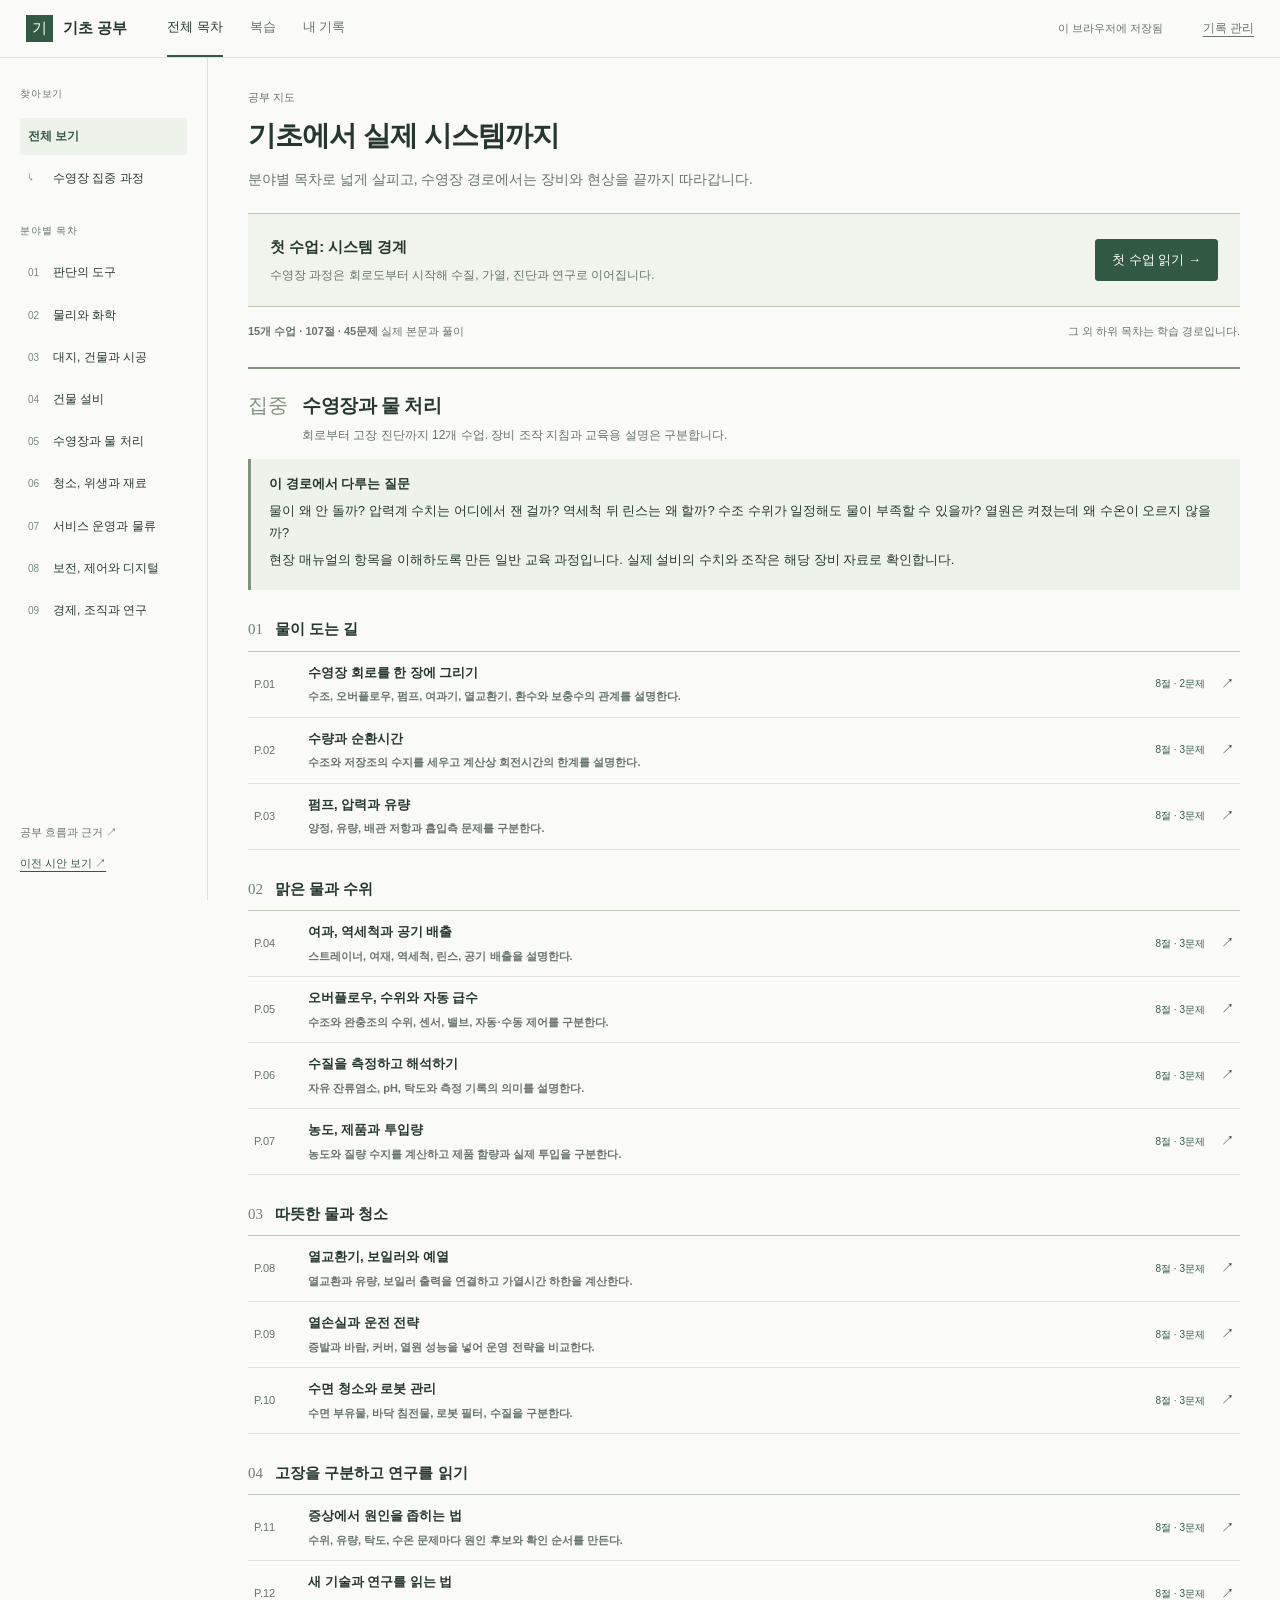
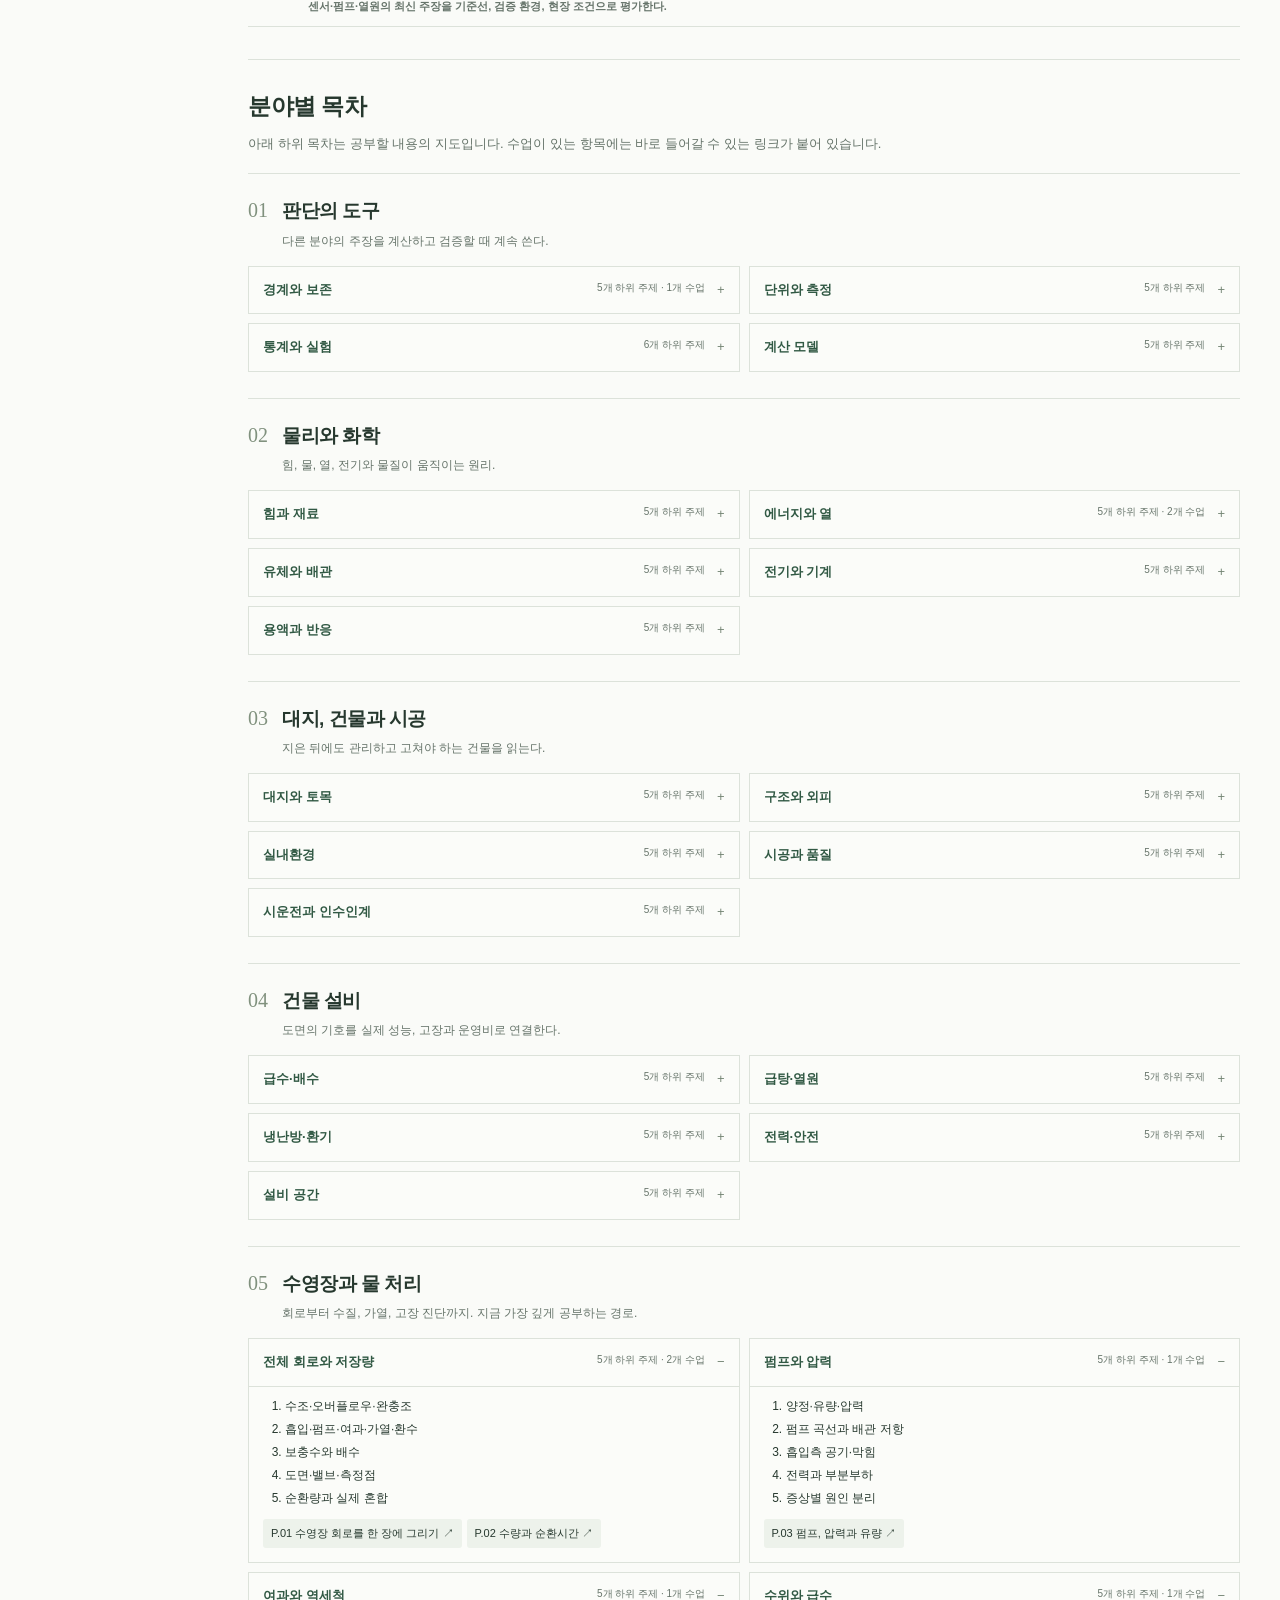
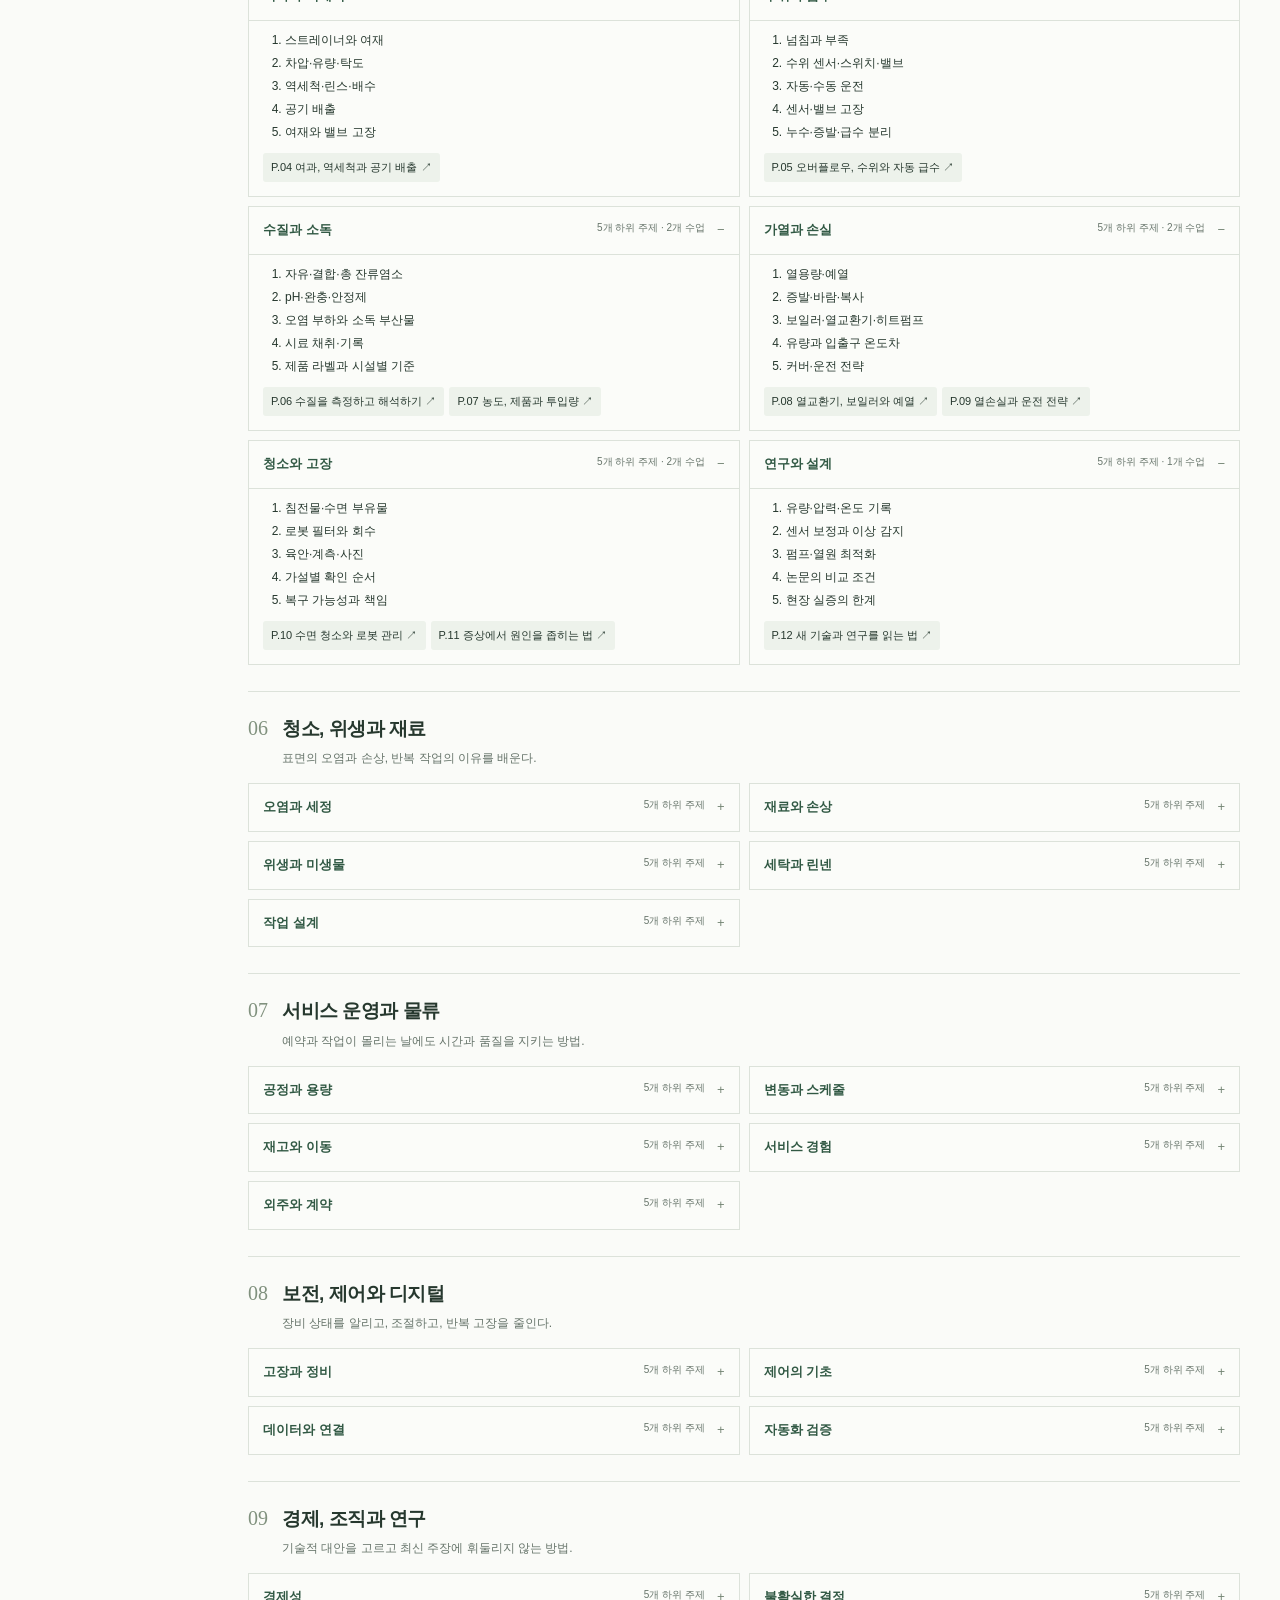
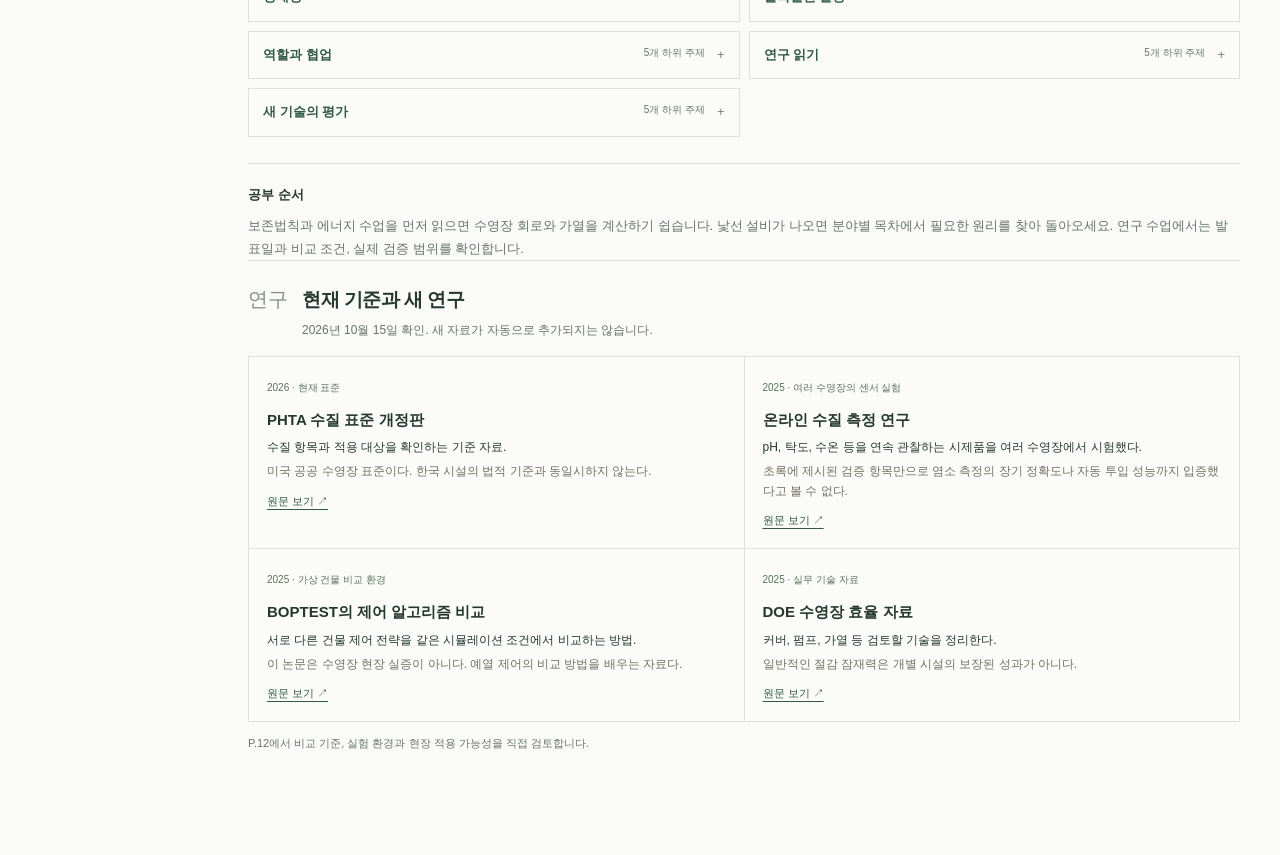
==== commit 2629fe50: "Expand foundations curriculum and pool learning path" ====
--- a/index.html
+++ b/index.html
@@ -1,2 +1,2 @@
 <!doctype html>
-<html lang="ko"><head><meta charset="utf-8"><meta name="viewport" content="width=device-width,initial-scale=1"><meta name="theme-color" content="#f7f7f2"><title>기초 공부</title><link rel="stylesheet" href="study.css?v=3"><script src="curriculum.js?v=3" defer></script><script src="lessons.js?v=3" defer></script><script src="core.js?v=3" defer></script><script src="study.js?v=3" defer></script></head><body><a class="skip" href="#main">본문으로</a><div id="app"></div><dialog id="dialog"></dialog><div id="notice" role="status" hidden></div></body></html>
+<html lang="ko"><head><meta charset="utf-8"><meta name="viewport" content="width=device-width,initial-scale=1"><meta name="theme-color" content="#f7f7f2"><title>기초 공부</title><link rel="stylesheet" href="study.css?v=5"><script src="map.js?v=5" defer></script><script src="lessons.js?v=5" defer></script><script src="pool-lessons.js?v=5" defer></script><script src="pool-depth.js?v=5" defer></script><script src="core.js?v=5" defer></script><script src="study.js?v=5" defer></script></head><body><a class="skip" href="#main">본문으로</a><div id="app"></div><dialog id="dialog"></dialog><div id="notice" role="status" hidden></div></body></html>
--- a/study.css
+++ b/study.css
@@ -6,3 +6,39 @@
 @media(prefers-reduced-motion:reduce){*{scroll-behavior:auto!important}}
 .mobile-toc{display:none;margin-right:16px;font-size:11px;text-decoration:underline}.toc-row{display:block;width:100%;padding:13px 0;text-align:left;border-bottom:1px solid var(--line);font-size:13px}@media(max-width:900px){.mobile-toc{display:inline-block}}
 .basic-field{display:flex;justify-content:space-between;gap:10px;align-items:center;margin:18px 0!important}.basic-field span{display:flex;gap:6px;align-items:center;font-size:10px}.basic-field input{width:86px;padding:6px 8px;font-size:13px}.basic-result{margin:24px 0;padding:18px 0;border-top:1px solid #cbd6c4;border-bottom:1px solid #cbd6c4}.basic-result small,.basic-result b{display:block}.basic-result b{font-size:22px;font-weight:500;margin:3px 0 13px}.basic-result p{font-size:12px;color:var(--muted)}
+/* V4 learning map: dense hierarchy without decorative cards. */
+.rail-gap{margin-top:20px}
+.pool-course{border-top:2px solid #80917e;padding-top:20px}
+.pool-intro{background:#edf2eb;border-left:3px solid #80917e;padding:14px 18px;margin:13px 0 24px;font-size:13px;line-height:1.7}
+.pool-intro p{margin:5px 0}
+.pool-stage{margin-top:22px}
+.pool-stage h3{font-size:15px;display:flex;gap:12px;align-items:baseline;margin-bottom:8px}
+.pool-stage h3 span{font:15px Georgia,serif;color:#71836f}
+.pool-stage .unit-row{padding:10px 6px}
+.pool-stage .unit-code{min-width:38px}
+.map-intro{border-top:1px solid var(--line);padding-top:26px;margin-top:30px;margin-bottom:18px}
+.map-intro h2{font-size:23px;margin:0 0 6px}
+.map-intro p{font-size:13px;color:var(--muted)}
+.map-section{border-top:1px solid var(--line);padding-top:20px;margin-bottom:26px}
+.map-tracks{display:grid;grid-template-columns:repeat(2,minmax(0,1fr));gap:9px;margin-top:14px}
+.map-track{border:1px solid var(--line);background:#fbfcf9}
+.map-track summary{padding:12px 14px;display:flex;justify-content:space-between;gap:12px;cursor:pointer;list-style:none;font-size:13px}
+.map-track summary::-webkit-details-marker{display:none}
+.map-track summary:after{content:'+';color:#748574}
+.map-track[open] summary:after{content:'−'}
+.map-track summary span{font-size:10px;color:var(--muted);white-space:nowrap;margin-left:auto}
+.map-track-body{border-top:1px solid var(--line);padding:10px 14px 14px}
+.map-track-body ol{margin:0 0 8px;padding-left:22px;display:grid;gap:5px;font-size:12px;line-height:1.5}
+.map-links{display:flex;flex-wrap:wrap;gap:5px;margin-top:12px}
+.map-links button{font-size:11px;text-align:left;background:#edf2eb;padding:5px 8px;border-radius:3px}
+.planned-label{font-size:10px;color:var(--muted);margin-top:10px}
+.research-shelf{border-top:1px solid var(--line);padding-top:22px}
+.research-grid{display:grid;grid-template-columns:repeat(2,minmax(0,1fr));gap:1px;background:var(--line);border:1px solid var(--line);margin-top:15px}
+.research-grid article{background:#fbfcf9;padding:16px 18px}
+.research-grid small{font-size:10px;color:#5a715c}
+.research-grid h3{font-size:15px;margin:8px 0 5px}
+.research-grid p{font-size:12px;line-height:1.6;margin:5px 0}
+.research-grid .research-limit{color:#756f62}
+.research-grid a{font-size:11px;text-decoration:underline}
+.research-follow{font-size:11px;color:var(--muted);margin-top:12px}
+@media(max-width:760px){.map-tracks,.research-grid{grid-template-columns:1fr}.scope-line{display:block}.pool-intro{padding:12px}.map-track summary span{white-space:normal}}
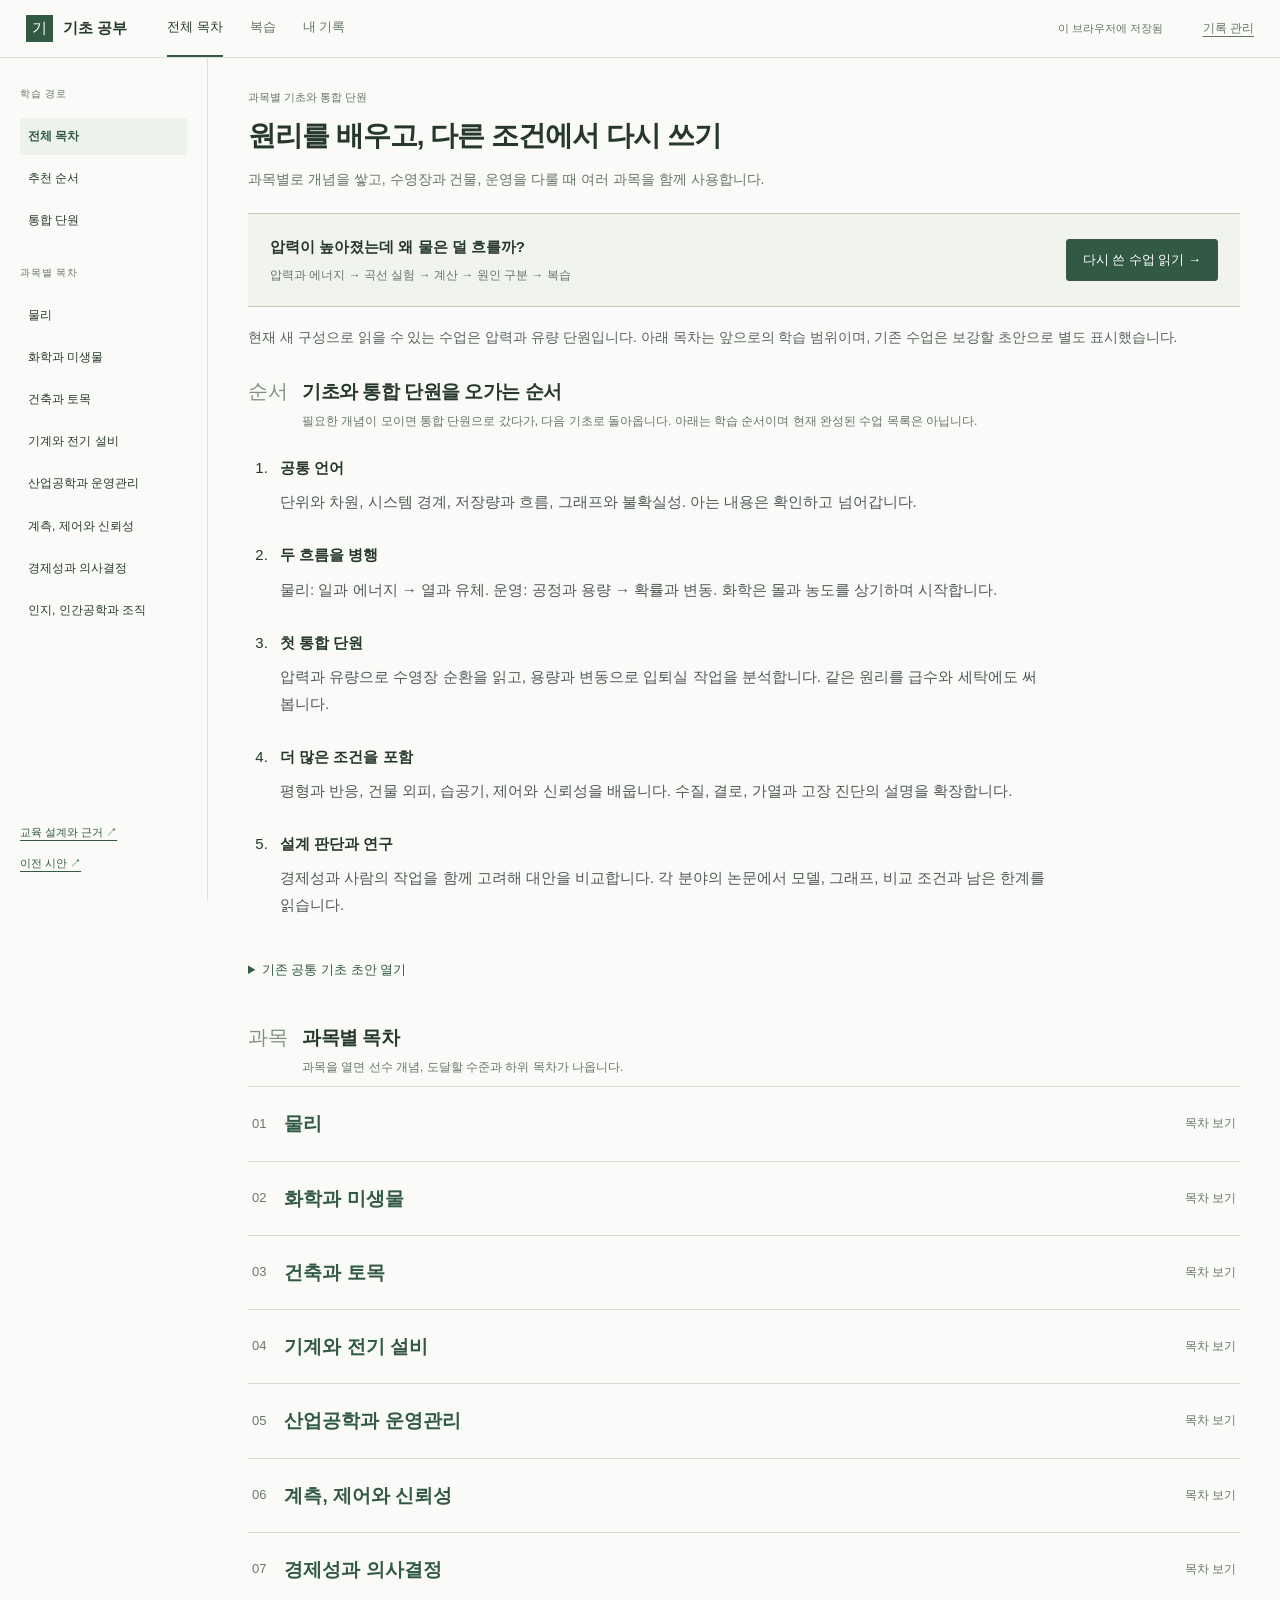
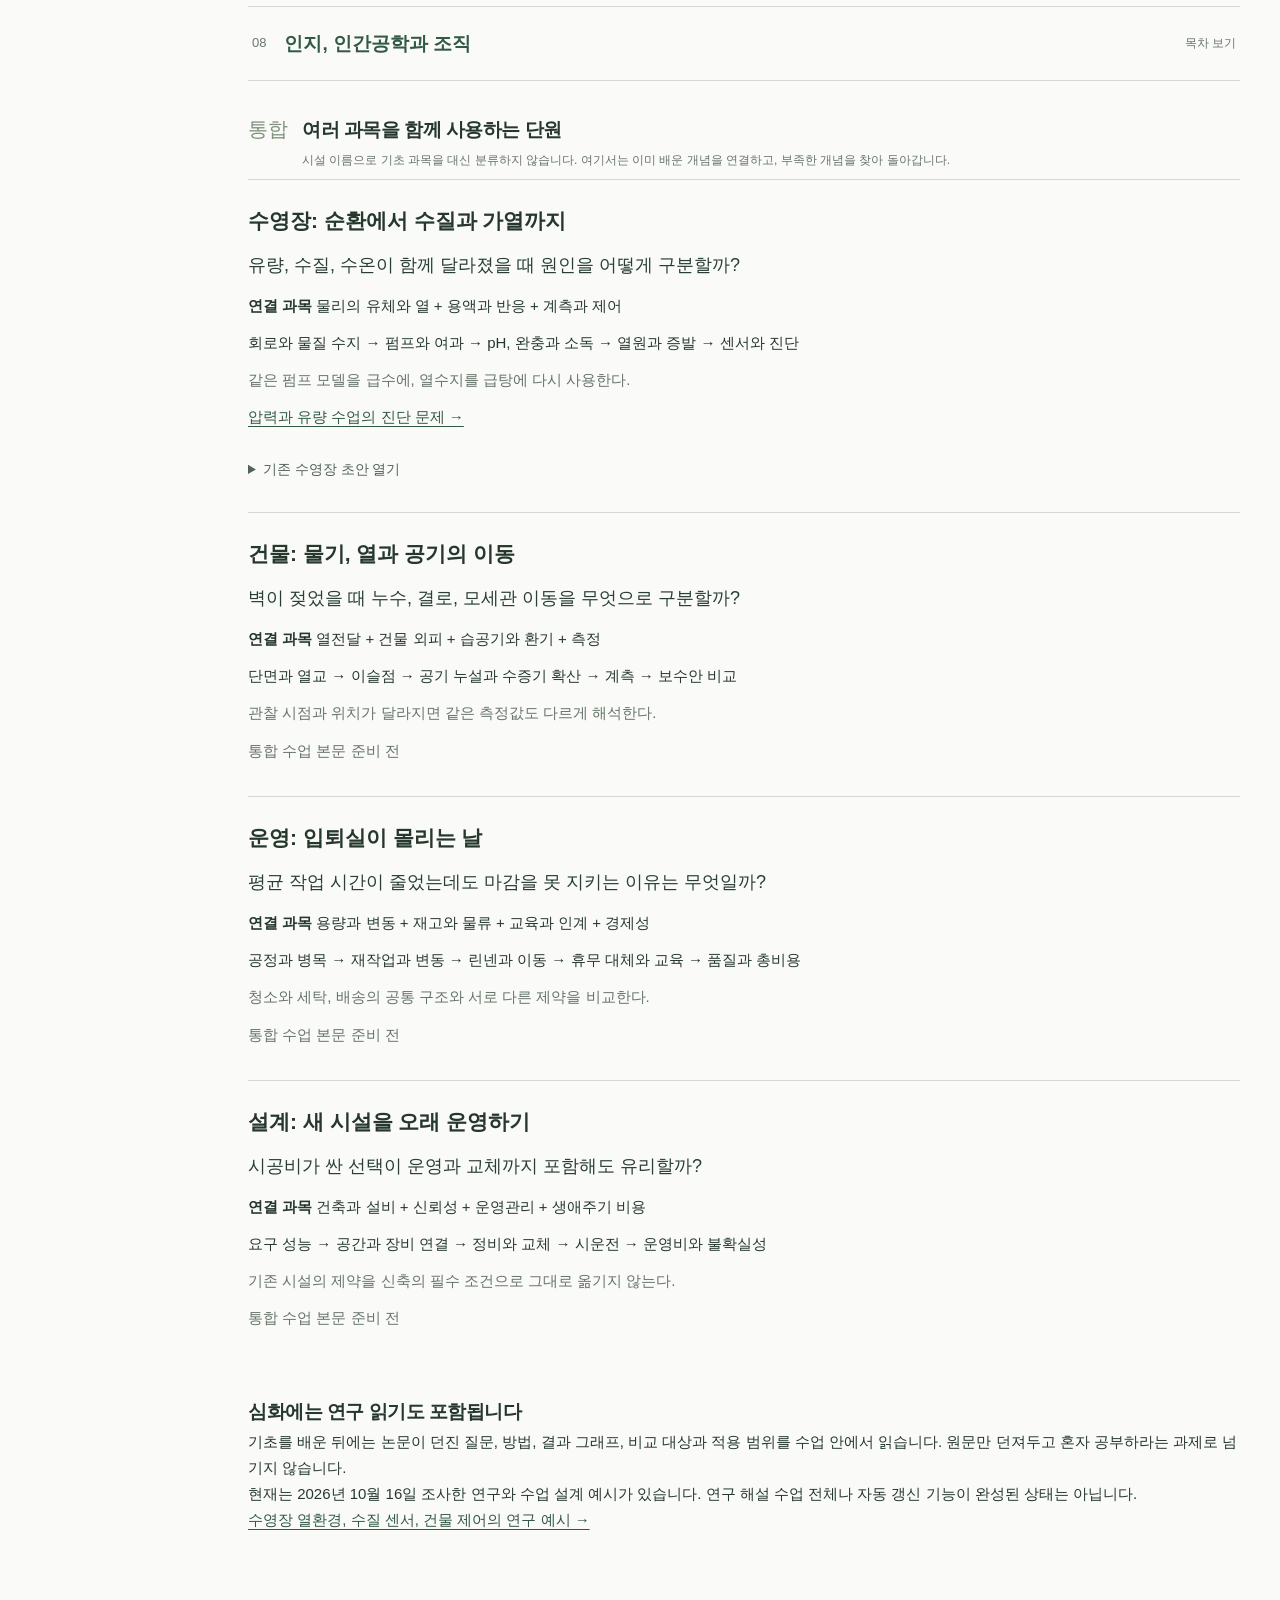
==== commit 032c5c61: "Organize learning home by subjects and integrated units" ====
--- a/index.html
+++ b/index.html
@@ -1,2 +1,2 @@
 <!doctype html>
-<html lang="ko"><head><meta charset="utf-8"><meta name="viewport" content="width=device-width,initial-scale=1"><meta name="theme-color" content="#f7f7f2"><title>기초 공부</title><link rel="stylesheet" href="study.css?v=5"><script src="map.js?v=5" defer></script><script src="lessons.js?v=5" defer></script><script src="pool-lessons.js?v=5" defer></script><script src="pool-depth.js?v=5" defer></script><script src="core.js?v=5" defer></script><script src="study.js?v=5" defer></script></head><body><a class="skip" href="#main">본문으로</a><div id="app"></div><dialog id="dialog"></dialog><div id="notice" role="status" hidden></div></body></html>
+<html lang="ko"><head><meta charset="utf-8"><meta name="viewport" content="width=device-width,initial-scale=1"><meta name="theme-color" content="#f7f7f2"><title>기초 공부</title><link rel="stylesheet" href="study.css?v=7"><script src="map.js?v=6" defer></script><script src="lessons.js?v=6" defer></script><script src="pool-lessons.js?v=6" defer></script><script src="pool-depth.js?v=6" defer></script><script src="core.js?v=6" defer></script><script src="course-home.js?v=7" defer></script><script src="study.js?v=7" defer></script></head><body><a class="skip" href="#main">본문으로</a><div id="app"></div><dialog id="dialog"></dialog><div id="notice" role="status" hidden></div></body></html>
--- a/study.css
+++ b/study.css
@@ -42,3 +42,6 @@
 .research-grid a{font-size:11px;text-decoration:underline}
 .research-follow{font-size:11px;color:var(--muted);margin-top:12px}
 @media(max-width:760px){.map-tracks,.research-grid{grid-template-columns:1fr}.scope-line{display:block}.pool-intro{padding:12px}.map-track summary span{white-space:normal}}
+
+/* Subject curriculum and integrated units, 2026-10-16. */
+.start-strip a.primary{text-decoration:none;white-space:nowrap}.course-status{font-size:14px;color:#59635e;line-height:1.8;margin:18px 0 25px}.resume-draft{font-size:14px}.resume-draft button{border:0;background:transparent;text-decoration:underline;color:#315c54}.learning-route{padding-left:24px;max-width:800px}.learning-route li{padding:8px 0 12px 8px}.learning-route p{margin:7px 0;line-height:1.8;color:#505954}.subject-detail{border-top:1px solid #d6d9d0}.subject-detail:last-child{border-bottom:1px solid #d6d9d0}.subject-detail summary{display:flex;gap:18px;align-items:center;cursor:pointer;padding:20px 4px;list-style:none}.subject-detail summary>span{font-size:13px;color:#6b766f}.subject-detail summary strong{font-size:19px}.subject-detail summary small{margin-left:auto;color:#64726a}.subject-detail[open] summary{background:#eef0e9}.subject-body{padding:8px 26px 25px;line-height:1.85}.subject-body>p{font-size:15px}.chapter-line{padding:7px 0;border-bottom:1px solid #e5e6df}.chapter-line h3{font-size:16px;margin:8px 0}.chapter-line p{font-size:15px;color:#525d55;margin:7px 0 12px}.depth-note{background:#eef0e9;padding:15px}.integrated-unit{padding:22px 0;border-top:1px solid #d6d9d0;line-height:1.8}.integrated-unit h3{font-size:21px;margin:0 0 10px}.integrated-unit p{margin:10px 0;font-size:15px}.integrated-unit .case-question{font-size:18px;color:#293e36}.integrated-unit details{margin-top:20px}.integrated-unit summary{cursor:pointer;font-size:14px;color:#526159}.draft-links{display:grid;grid-template-columns:1fr 1fr;gap:6px}.draft-links button{text-align:left;border:1px solid #d5dcd2;background:transparent;padding:10px;color:#365c4d;font:inherit;font-size:14px;cursor:pointer}@media(max-width:650px){.subject-body{padding:8px 8px 22px}.subject-detail summary{gap:10px}.subject-detail summary strong{font-size:17px}.draft-links{grid-template-columns:1fr}.start-strip a.primary{white-space:normal}}
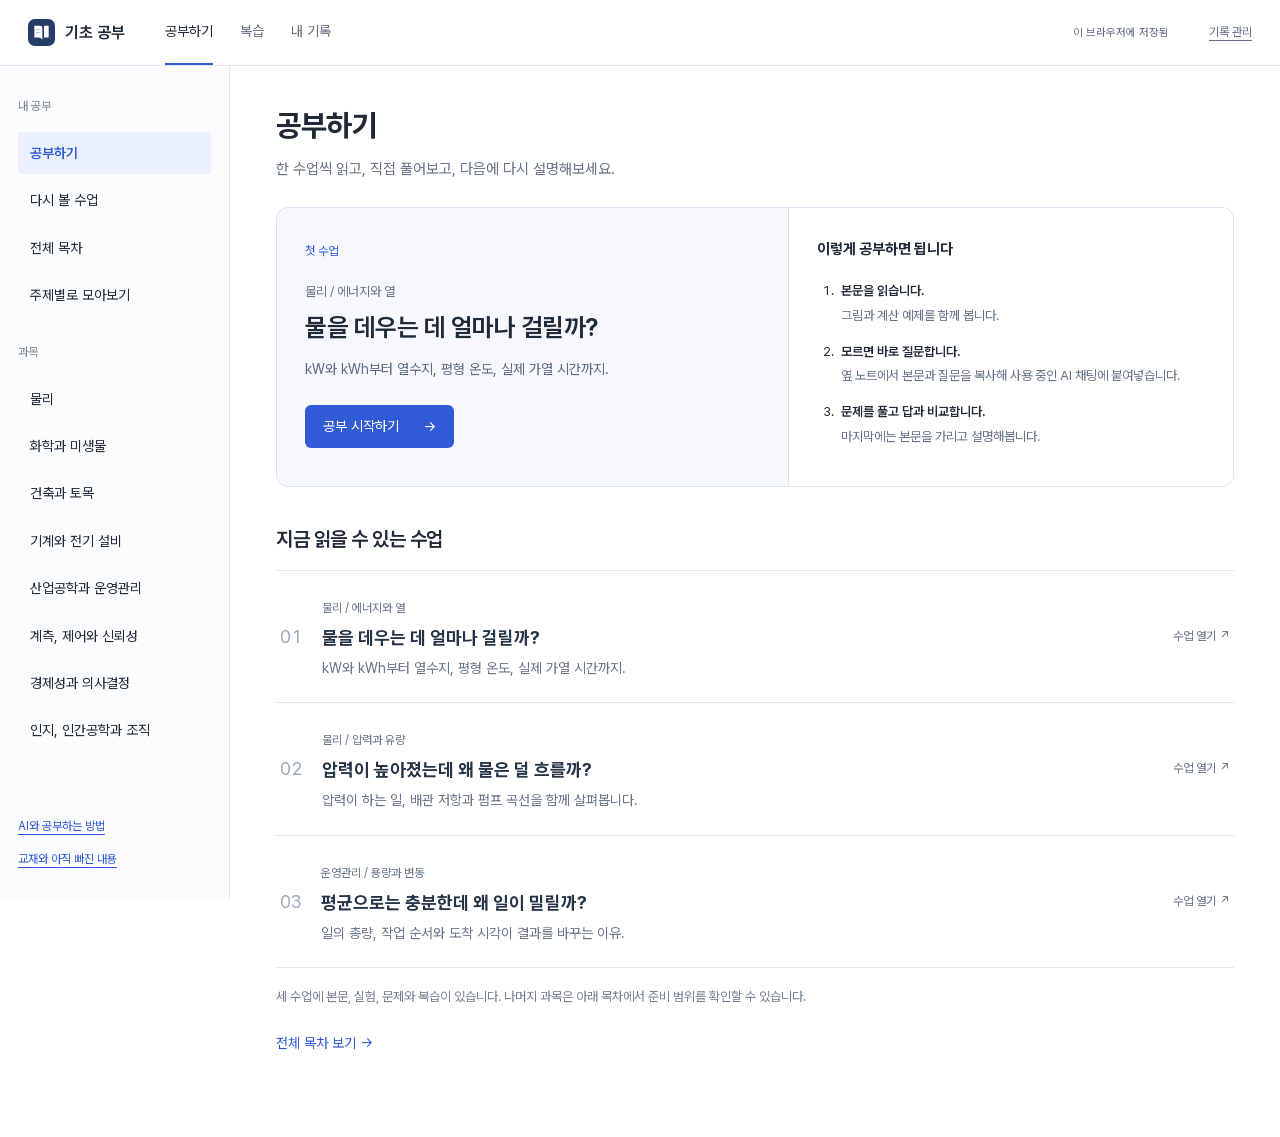
==== commit 559bbe8b: "Rework study entry and reading flow with sourced lessons and honest coverage" ====
--- a/index.html
+++ b/index.html
@@ -1,2 +1,2 @@
 <!doctype html>
-<html lang="ko"><head><meta charset="utf-8"><meta name="viewport" content="width=device-width,initial-scale=1"><meta name="theme-color" content="#f7f7f2"><title>기초 공부</title><link rel="stylesheet" href="study.css?v=7"><script src="map.js?v=6" defer></script><script src="lessons.js?v=6" defer></script><script src="pool-lessons.js?v=6" defer></script><script src="pool-depth.js?v=6" defer></script><script src="core.js?v=6" defer></script><script src="course-home.js?v=7" defer></script><script src="study.js?v=7" defer></script></head><body><a class="skip" href="#main">본문으로</a><div id="app"></div><dialog id="dialog"></dialog><div id="notice" role="status" hidden></div></body></html>
+<html lang="ko"><head><meta charset="utf-8"><meta name="viewport" content="width=device-width,initial-scale=1"><meta name="theme-color" content="#f7f7f2"><title>기초 공부</title><link rel="stylesheet" href="study.css?v=8"><link rel="icon" href="favicon.svg" type="image/svg+xml"><link rel="stylesheet" href="home.css?v=8"><script src="map.js?v=6" defer></script><script src="lessons.js?v=6" defer></script><script src="pool-lessons.js?v=6" defer></script><script src="pool-depth.js?v=6" defer></script><script src="core.js?v=6" defer></script><script src="course-home.js?v=8" defer></script><script src="study.js?v=8" defer></script></head><body><a class="skip" href="#main">본문으로</a><div id="app"></div><dialog id="dialog"></dialog><div id="notice" role="status" hidden></div></body></html>
--- a/home.css
+++ b/home.css
@@ -0,0 +1 @@
+@font-face{font-family:Pretendard;src:url('assets/PretendardVariable.woff2') format('woff2');font-weight:45 920;font-display:swap}:root{--sans:Pretendard,-apple-system,BlinkMacSystemFont,sans-serif;--bg:#fff;--paper:#fff;--ink:#202a38;--muted:#657084;--line:#e3e7ed;--green:#315bd6;--soft:#eef3fc}body{font:16px/1.75 var(--sans);word-break:keep-all;overflow-wrap:break-word}h1{font-size:30px;letter-spacing:-.8px;font-weight:720}h2{font-weight:650}.app-header{height:66px;background:#fff;padding-inline:28px}.brand{font-size:16px}.app-header nav button{font-size:14px}.page-grid{max-width:1480px;grid-template-columns:230px minmax(0,1fr)}.rail{top:66px;height:calc(100vh - 66px);padding:30px 18px;background:#fbfcfe}.rail-label{font-size:12px;letter-spacing:0;color:#7c8797}.rail>button{font-size:14px;padding:10px 12px}.rail>button.selected{background:#eaf0fc;color:#315bd6;font-weight:600}.rail-bottom a{font-size:12px}.page-main{padding:38px 46px 80px;max-width:none}.page-heading{margin-bottom:25px;display:block}.page-heading p{font-size:15px;margin-top:8px;color:#697588}.start-lesson{display:grid;grid-template-columns:1.15fr 1fr;border:1px solid #dbe3f0;border-radius:12px;overflow:hidden;margin:20px 0 35px;background:#f6f8fd}.start-lesson>div{padding:28px}.start-lesson .eyebrow{font-size:12px;color:#315bd6}.start-lesson .subject-tag{font-size:13px;color:#697588;margin:16px 0 6px}.start-lesson h2{font-size:25px;line-height:1.5;letter-spacing:-.5px;margin-bottom:10px}.start-lesson p{font-size:14px;color:#5d6b81;line-height:1.8}.primary{display:inline-flex;align-items:center;gap:24px;background:#315bd6;color:white;text-decoration:none;border:0;border-radius:6px;padding:11px 18px;font-size:14px}.start-lesson .primary{margin-top:23px}.start-guide{background:#fff;border-left:1px solid #dbe3f0}.start-guide h3{font-size:15px;margin:0 0 14px}.start-guide ol{padding-left:20px;margin:0}.start-guide li{font-size:13px;padding:4px 0 9px 4px}.start-guide b{font-weight:600;display:block}.start-guide span{display:block;color:#66748a;margin-top:2px}.ready-section h2{font-size:20px;margin-bottom:13px}.lesson-entry{display:flex;align-items:center;gap:20px;padding:22px 4px;border-top:1px solid #e3e7ed;text-decoration:none;color:#263449}.lesson-entry:last-child{border-bottom:1px solid #e3e7ed}.lesson-entry:hover{background:#f8faff}.lesson-entry h3{font-size:18px;line-height:1.5;margin:3px 0 5px}.lesson-entry p{font-size:14px;color:#68758a}.lesson-entry small{font-size:12px;color:#68758a}.lesson-number{font-size:18px;color:#9ba6b7;font-variant-numeric:tabular-nums}.lesson-state{font-size:12px;color:#64748b;margin-left:auto;white-space:nowrap}.availability{font-size:13px;color:#768194;line-height:1.8;margin:17px 0}.catalog-button{font-size:14px;color:#315bd6;margin-top:6px}.review-ready{border:1px solid #dce5f3;background:#f7faff;padding:20px;border-radius:8px;margin-bottom:25px}.review-ready h2{font-size:18px;margin-bottom:8px}.review-ready a{display:block;font-size:14px;padding:6px 0}.course-search{width:100%;max-width:560px;padding:12px 15px;font:inherit;font-size:15px;border:1px solid #ccd5e3;border-radius:6px;margin-bottom:5px}.search-label{font-size:13px;color:#64748b}.subject-detail summary{padding:18px 8px}.subject-detail[open] summary{background:#f1f5fc}.subject-detail summary strong{font-size:18px}.subject-body{padding:10px 23px 25px}.subject-body p{font-size:15px;line-height:1.85}.chapter-line h3{font-size:16px;margin-top:14px}.chapter-line p{color:#677388}.depth-note{background:#f4f6fa}.available-link{display:block;padding:10px 0}.integrated-unit h2{font-size:21px}.integrated-unit .case-question{color:#384961;font-size:17px}.case-lessons{display:flex;gap:20px;font-size:14px}.study-grid{font-family:var(--sans)}.lesson-main{font-size:17px}.brand img{display:block}#notice{background:#263449;color:#fff}.subject-detail[hidden]{display:none}@media(max-width:1050px){.page-grid{grid-template-columns:200px minmax(0,1fr)}.page-main{padding:30px 28px}.start-lesson{grid-template-columns:1fr}.start-guide{border-left:0;border-top:1px solid #dbe3f0}.start-guide ol{display:flex;gap:25px;padding-left:18px}.start-guide li{flex:1}.lesson-state{display:none}}@media(max-width:700px){body{font-size:15px}.app-header{height:58px;padding:0 15px;gap:20px}.app-header nav{gap:15px}.app-header nav button{font-size:12px}.brand{font-size:14px}.brand img{width:24px;height:24px}#save-state,.app-header>[data-settings]{display:none}.page-grid{display:block}.page-grid>.rail{display:flex;flex-direction:row;position:static;height:auto;overflow-x:auto;white-space:nowrap;border-right:0;border-bottom:1px solid #e3e7ed;padding:8px 12px;gap:4px}.page-grid>.rail .rail-label,.page-grid>.rail .rail-bottom,.page-grid>.rail>button[data-area^='subject']{display:none}.page-grid>.rail>button{font-size:12px;flex-shrink:0;padding:8px 10px}.page-main{padding:25px 20px 60px}.page-heading h1{font-size:27px}.page-heading p{font-size:14px}.start-lesson>div{padding:22px}.start-lesson h2{font-size:23px}.start-guide ol{display:block}.lesson-entry{gap:14px}.lesson-entry h3{font-size:17px}.lesson-number{font-size:15px}.subject-body{padding-inline:10px}.subject-detail summary strong{font-size:16px}.subject-detail summary small{font-size:11px}.lesson-entry p{font-size:13px}.case-lessons{flex-wrap:wrap}}
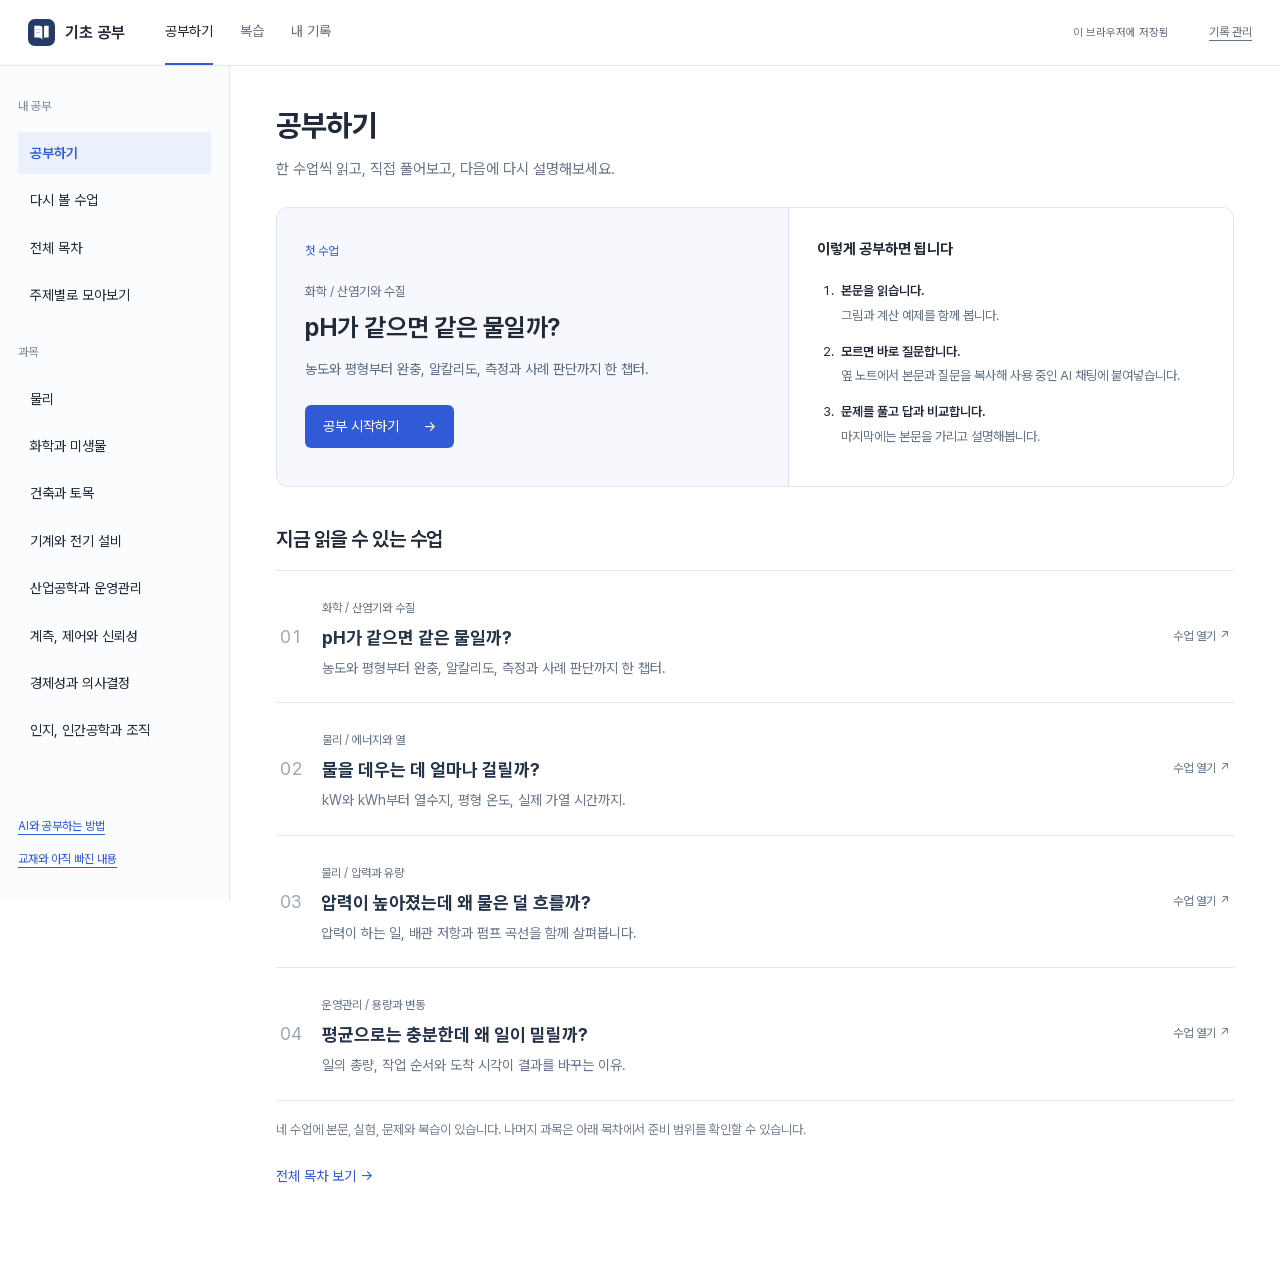
==== commit 8a522c5b: "Add complete acid-base chapter and researched AI study workflow" ====
--- a/index.html
+++ b/index.html
@@ -1,2 +1,2 @@
 <!doctype html>
-<html lang="ko"><head><meta charset="utf-8"><meta name="viewport" content="width=device-width,initial-scale=1"><meta name="theme-color" content="#f7f7f2"><title>기초 공부</title><link rel="stylesheet" href="study.css?v=8"><link rel="icon" href="favicon.svg" type="image/svg+xml"><link rel="stylesheet" href="home.css?v=8"><script src="map.js?v=6" defer></script><script src="lessons.js?v=6" defer></script><script src="pool-lessons.js?v=6" defer></script><script src="pool-depth.js?v=6" defer></script><script src="core.js?v=6" defer></script><script src="course-home.js?v=8" defer></script><script src="study.js?v=8" defer></script></head><body><a class="skip" href="#main">본문으로</a><div id="app"></div><dialog id="dialog"></dialog><div id="notice" role="status" hidden></div></body></html>
+<html lang="ko"><head><meta charset="utf-8"><meta name="viewport" content="width=device-width,initial-scale=1"><meta name="theme-color" content="#f7f7f2"><title>기초 공부</title><link rel="stylesheet" href="study.css?v=8"><link rel="icon" href="favicon.svg" type="image/svg+xml"><link rel="stylesheet" href="home.css?v=8"><script src="map.js?v=6" defer></script><script src="lessons.js?v=6" defer></script><script src="pool-lessons.js?v=6" defer></script><script src="pool-depth.js?v=6" defer></script><script src="core.js?v=6" defer></script><script src="course-home.js?v=10" defer></script><script src="study.js?v=10" defer></script></head><body><a class="skip" href="#main">본문으로</a><div id="app"></div><dialog id="dialog"></dialog><div id="notice" role="status" hidden></div></body></html>
